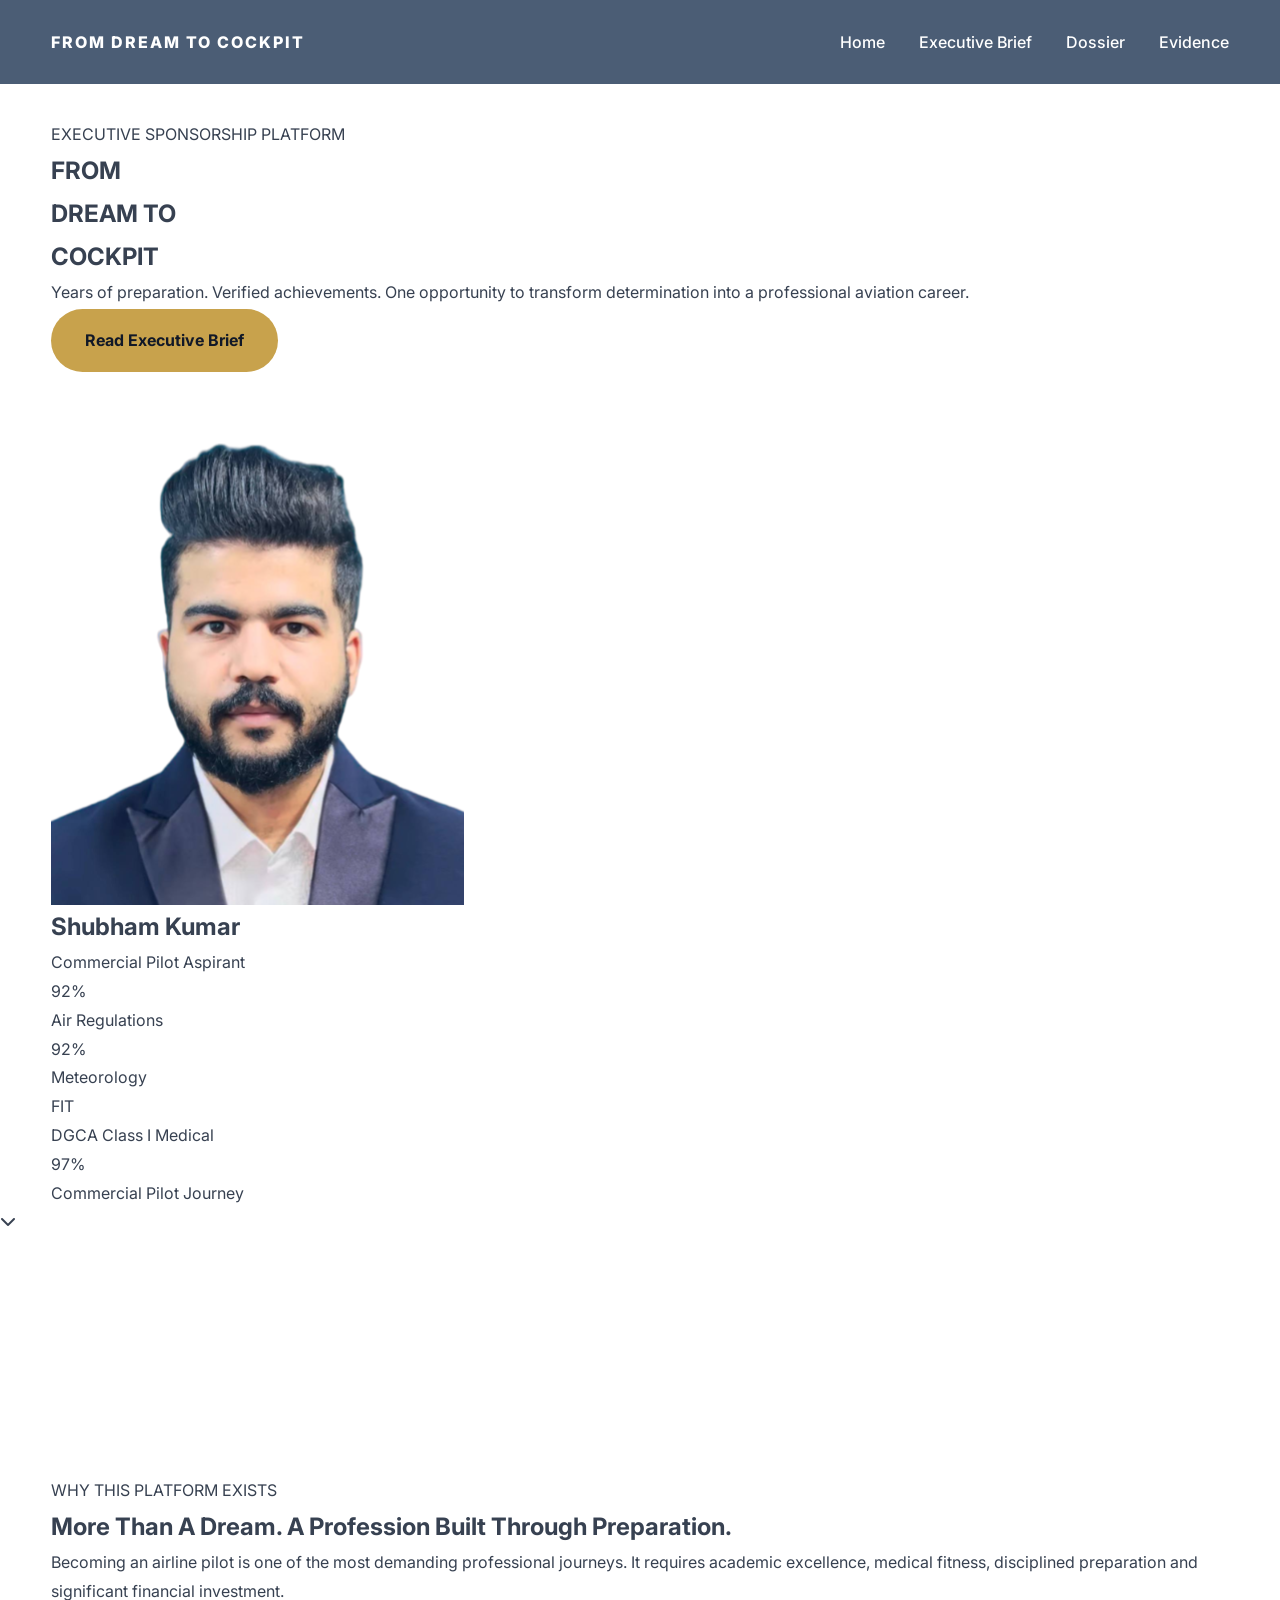
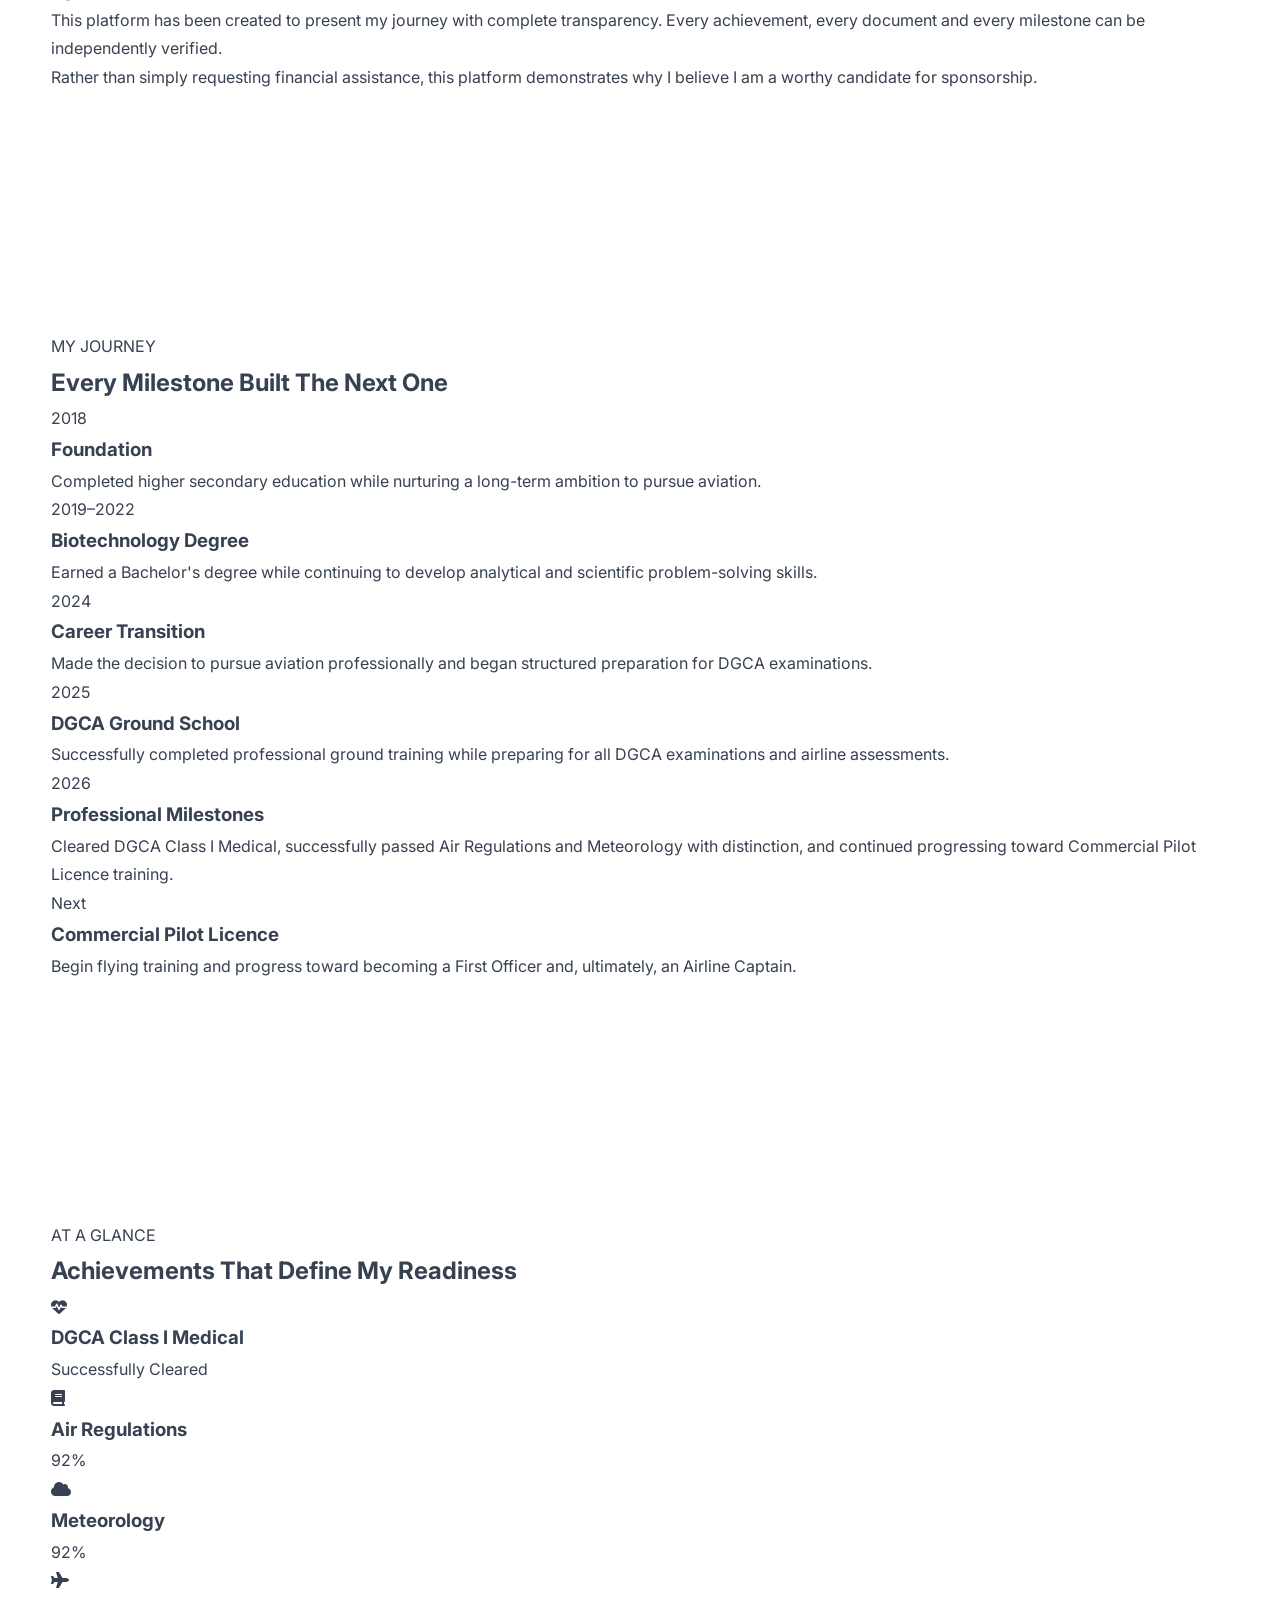
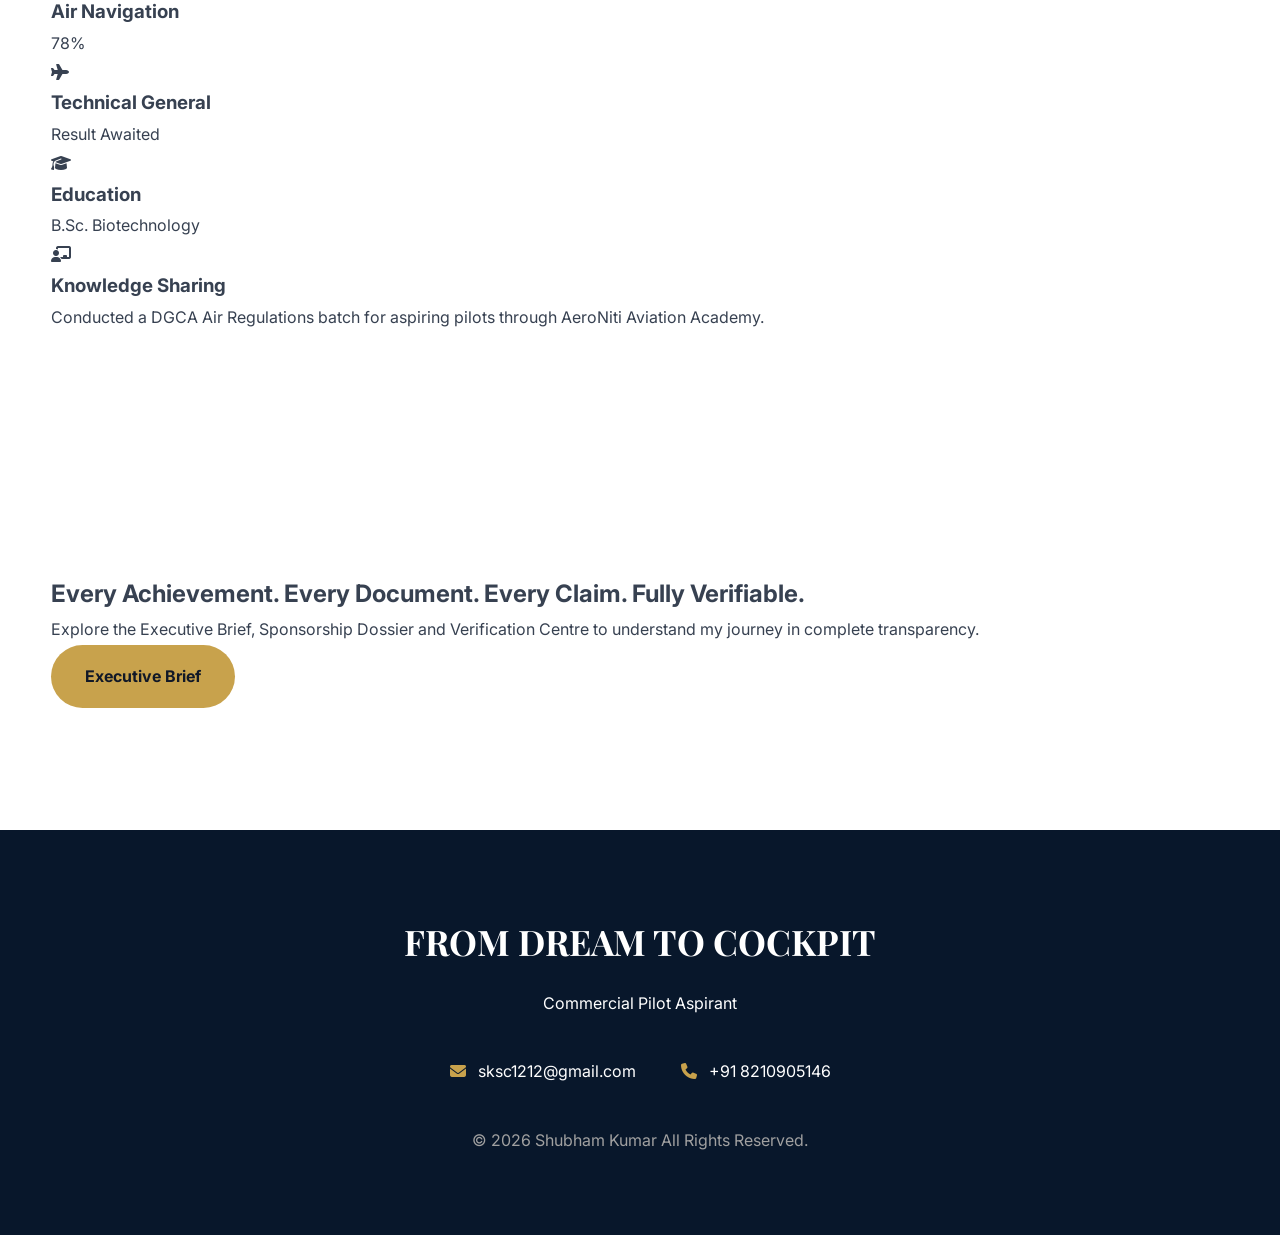
==== index.html @ 01e5f2a6 "Add files via upload" ====
<!DOCTYPE html>
<html lang="en">

<head>

<meta charset="UTF-8">
<meta name="viewport" content="width=device-width, initial-scale=1.0">

<title>From Dream To Cockpit | Shubham Kumar</title>

<meta name="description" content="Official Sponsorship Platform of Shubham Kumar - Commercial Pilot Aspirant">

<link rel="preconnect" href="https://fonts.googleapis.com">

<link rel="preconnect" href="https://fonts.gstatic.com" crossorigin>

<link href="https://fonts.googleapis.com/css2?family=Inter:wght@300;400;500;600;700;800&family=Playfair+Display:wght@600;700;800&display=swap" rel="stylesheet">

<link rel="stylesheet" href="css/style.css">

<link rel="stylesheet"
href="https://cdnjs.cloudflare.com/ajax/libs/font-awesome/6.6.0/css/all.min.css">

</head>

<body>

<!-- ===================================== -->
<!-- NAVIGATION -->
<!-- ===================================== -->

<nav class="navbar">

<div class="container nav-container">

<a href="#" class="logo">

FROM DREAM TO COCKPIT

</a>

<ul class="nav-links">

<li><a href="#">Home</a></li>


<li><a href="executive-brief.html">Executive Brief</a></li>

<li><a href="dossier.html">Dossier</a></li>

<li><a href="evidence.html">Evidence</a></li>


</ul>

<div class="mobile-btn">

<i class="fa-solid fa-bars"></i>

</div>

</div>

</nav>

<!-- ===================================== -->
<!-- HERO -->
<!-- ===================================== -->

<section class="hero">

<div class="hero-overlay"></div>

<div class="container hero-grid">

<div class="hero-left">

<div class="eyebrow">

EXECUTIVE SPONSORSHIP PLATFORM

</div>

<h1>

FROM<br>

DREAM TO<br>

COCKPIT

</h1>

<div class="gold-line"></div>

<p class="hero-text">

Years of preparation.

Verified achievements.

One opportunity to transform determination into a professional aviation career.

</p>

<div class="hero-buttons">

<a href="executive-brief.html" class="btn-primary">

Read Executive Brief

</a>

<a href="#journey" class="btn-secondary">

Explore My Journey

</a>

</div>

</div>

<div class="hero-right">

<div class="hero-card">

<div class="profile-image">

<img src="images/profile.jpg" alt="Shubham Kumar">

</div>

<h2>

Shubham Kumar

</h2>

<div class="designation">

Commercial Pilot Aspirant

</div>

<div class="hero-divider"></div>

<div class="hero-stats">

<div class="hero-stat">

<div class="number">

92%

</div>

<div class="label">

Air Regulations

</div>

</div>

<div class="hero-stat">

<div class="number">

92%

</div>

<div class="label">

Meteorology

</div>

</div>

<div class="hero-stat">

<div class="number">

FIT

</div>

<div class="label">

DGCA Class I Medical

</div>

</div>

<div class="hero-stat">

<div class="number">

2026

</div>

<div class="label">

Commercial Pilot Journey

</div>

</div>

</div>

</div>

</div>

</div>

<div class="scroll-down">

<i class="fa-solid fa-chevron-down"></i>

</div>

</section>

<!-- ===================================== -->
<!-- WHY THIS PLATFORM -->
<!-- ===================================== -->

<section class="intro">

<div class="container">

<div class="section-heading">

<span>

WHY THIS PLATFORM EXISTS

</span>

<h2>

More Than A Dream.

A Profession Built Through Preparation.

</h2>

</div>

<div class="intro-box">

<p>

Becoming an airline pilot is one of the most demanding professional journeys.

It requires academic excellence, medical fitness, disciplined preparation and significant financial investment.

</p>

<p>

This platform has been created to present my journey with complete transparency.

Every achievement, every document and every milestone can be independently verified.

</p>

<p>

Rather than simply requesting financial assistance, this platform demonstrates why I believe I am a worthy candidate for sponsorship.

</p>

</div>

</div>

</section>

<!-- ===================================== -->
<!-- JOURNEY -->
<!-- ===================================== -->

<section id="journey" class="journey">

<div class="container">

<div class="section-heading">

<span>

MY JOURNEY

</span>

<h2>

Every Milestone Built The Next One

</h2>

</div>

<div class="timeline">

<div class="timeline-item">

<div class="timeline-year">

2018

</div>

<div class="timeline-content">

<h3>

Foundation

</h3>

<p>

Completed higher secondary education while nurturing a long-term ambition to pursue aviation.

</p>

</div>

</div>

<div class="timeline-item">

<div class="timeline-year">

2019–2022

</div>

<div class="timeline-content">

<h3>

Biotechnology Degree

</h3>

<p>

Earned a Bachelor's degree while continuing to develop analytical and scientific problem-solving skills.

</p>

</div>

</div>

<div class="timeline-item">

<div class="timeline-year">

2024

</div>

<div class="timeline-content">

<h3>

Career Transition

</h3>

<p>

Made the decision to pursue aviation professionally and began structured preparation for DGCA examinations.

</p>

</div>

</div>
<div class="timeline-item">

<div class="timeline-year">

2025

</div>

<div class="timeline-content">

<h3>

DGCA Ground School

</h3>

<p>

Successfully completed professional ground training while preparing for all DGCA examinations and airline assessments.

</p>

</div>

</div>

<div class="timeline-item">

<div class="timeline-year">

2026

</div>

<div class="timeline-content">

<h3>

Professional Milestones

</h3>

<p>

Cleared DGCA Class I Medical, successfully passed Air Regulations and Meteorology with distinction, and continued progressing toward Commercial Pilot Licence training.

</p>

</div>

</div>

<div class="timeline-item">

<div class="timeline-year">

Next

</div>

<div class="timeline-content">

<h3>

Commercial Pilot Licence

</h3>

<p>

Begin flying training and progress toward becoming a First Officer and, ultimately, an Airline Captain.

</p>

</div>

</div>

</div>

</div>

</section>

<!-- ===================================== -->
<!-- ACHIEVEMENTS -->
<!-- ===================================== -->

<section class="achievements">

<div class="container">

<div class="section-heading">

<span>

AT A GLANCE

</span>

<h2>

Achievements That Define My Readiness

</h2>

</div>

<div class="achievement-grid">

<div class="achievement-card">

<div class="icon">

<i class="fa-solid fa-heart-pulse"></i>

</div>

<h3>

DGCA Class I Medical

</h3>

<p>

Successfully Cleared

</p>

</div>

<div class="achievement-card">

<div class="icon">

<i class="fa-solid fa-book"></i>

</div>

<h3>

Air Regulations

</h3>

<p>

92%

</p>

</div>

<div class="achievement-card">

<div class="icon">

<i class="fa-solid fa-cloud"></i>

</div>

<h3>

Meteorology

</h3>

<p>

92%

</p>

</div>

<div class="achievement-card">

<div class="icon">

<i class="fa-solid fa-plane"></i>

</div>

<h3>

Air Navigation

</h3>

<p>

78%

</p>

</div>

<div class="achievement-card">

<div class="icon">

<i class="fa-solid fa-plane"></i>

</div>

<h3>

Technical General

</h3>

<p>

Result Awaited

</p>

</div>

<div class="achievement-card">

<div class="icon">

<i class="fa-solid fa-graduation-cap"></i>

</div>

<h3>

Education

</h3>

<p>

B.Sc. Biotechnology

</p>

</div>

<div class="achievement-card">

<div class="icon">

<i class="fa-solid fa-chalkboard-user"></i>

</div>

<h3>

Knowledge Sharing

</h3>

<p>

Conducted a DGCA Air Regulations batch for aspiring pilots through AeroNiti Aviation Academy.

</p>

</div>   <!-- closes Knowledge Sharing -->

</div>   <!-- closes achievement-grid -->

</div>   <!-- closes container -->

</section>

<!-- ===================================== -->
<!-- CALL TO ACTION -->
<!-- ===================================== -->

<section class="cta">

<div class="container">

<h2>

Every Achievement.

Every Document.

Every Claim.

Fully Verifiable.

</h2>

<p>

Explore the Executive Brief, Sponsorship Dossier and Verification Centre to understand my journey in complete transparency.

</p>

<div class="cta-buttons">

<a href="executive-brief.html" class="btn-primary">

Executive Brief

</a>

<a href="dossier.html" class="btn-secondary">

Read Full Dossier

</a>

</div>

</div>

</section>

<!-- ===================================== -->
<!-- FOOTER -->
<!-- ===================================== -->

<footer>

<div class="container footer-content">

<h2>

FROM DREAM TO COCKPIT

</h2>

<p>

Commercial Pilot Aspirant

</p>

<div class="footer-contact">

<p>

<i class="fa-solid fa-envelope"></i>

&nbsp;

sksc1212@gmail.com

</p>

<p>

<i class="fa-solid fa-phone"></i>

&nbsp;

+91 8210905146

</p>

</div>

<p class="copyright">

© 2026 Shubham Kumar

All Rights Reserved.

</p>

</div>

</footer>

<script src="js/script.js"></script>
</body>

</html>
---- css/style.css ----
/* ==========================================================
FROM DREAM TO COCKPIT
MASTER STYLESHEET
Version 2.0
========================================================== */

:root{
--navy:#0F2747;
--gold:#C8A24C;
--white:#ffffff;
--light:#F8F9FB;
--text:#374151;
--muted:#6B7280;
--border:#E5E7EB;
--shadow:0 20px 50px rgba(0,0,0,.08);
--radius:22px;
--transition:.35s ease;
--container:1220px;
}

*{margin:0;padding:0;box-sizing:border-box;}
html{scroll-behavior:smooth;scroll-padding-top:90px;}
body{
font-family:'Inter',sans-serif;
background:var(--white);
color:var(--text);
line-height:1.8;
overflow-x:hidden;
-webkit-font-smoothing:antialiased;
}
img{max-width:100%;display:block;}
a{text-decoration:none;color:inherit;}
.container{width:min(92%,var(--container));margin:auto;}
section{padding:120px 0;}
::selection{background:var(--gold);color:#fff;}

/* NAVIGATION */
.navbar{
position:fixed;top:0;left:0;right:0;z-index:999;
background:rgba(15,39,71,.85);
backdrop-filter:blur(16px);
}
.nav-container{
height:84px;display:flex;justify-content:space-between;align-items:center;
}
.logo{font-size:1rem;font-weight:800;letter-spacing:2px;color:#fff;}
.nav-links{display:flex;gap:34px;list-style:none;}
.nav-links a{
color:#fff;font-weight:500;position:relative;transition:.3s;
}
.nav-links a:hover,
.nav-links a.active{color:var(--gold);}
.nav-links a::after{
content:"";position:absolute;left:0;bottom:-8px;width:0;height:2px;
background:var(--gold);transition:.3s;
}
.nav-links a:hover::after,
.nav-links a.active::after{width:100%;}
.mobile-btn{display:none;color:#fff;font-size:1.5rem;}

/* Buttons */
.btn-primary{
background:var(--gold);
color:#111827;
padding:17px 34px;
border-radius:999px;
font-weight:700;
display:inline-block;
}
.btn-secondary{
padding:17px 34px;
border-radius:999px;
border:2px solid rgba(255,255,255,.7);
color:#fff;
display:inline-block;
}

/* Footer */
footer{
background:#08172B;
padding:80px 0;
color:#fff;
}
.footer-content{text-align:center;}
.footer-content h2{
font-family:'Playfair Display',serif;
font-size:2.2rem;
margin-bottom:15px;
}
.footer-contact{
display:flex;
justify-content:center;
gap:45px;
flex-wrap:wrap;
margin:40px 0;
}
.footer-contact i{color:var(--gold);}
.copyright{color:#A0A0A0;}

/* ==========================================================
EXECUTIVE BRIEF
========================================================== */

.brief-page{
padding-top:110px;
padding-bottom:80px;
background:#F7F8FB;
}

.brief-header{
text-align:center;
margin-bottom:70px;
}

.brief-top-line{
width:90px;
height:4px;
background:var(--gold);
margin:0 auto 25px;
border-radius:50px;
}

.brief-eyebrow{
color:var(--gold);
font-size:.85rem;
font-weight:700;
letter-spacing:3px;
text-transform:uppercase;
margin-bottom:18px;
}

.brief-header h1{
font-family:'Playfair Display',serif;
font-size:3.3rem;
line-height:1.2;
color:var(--navy);
margin-bottom:22px;
}

.brief-subtitle{
max-width:900px;
margin:auto;
font-size:1.12rem;
color:#555;
line-height:1.9;
}

.brief-hero{
margin-bottom:70px;
}

.brief-hero-grid{
display:grid;
grid-template-columns:1.3fr .9fr;
gap:60px;
align-items:center;
}

.brief-left h2{
font-size:4rem;
color:var(--navy);
margin-bottom:15px;
}

.brief-left p{
font-size:1.3rem;
color:#666;
}

.brief-left span{
margin:0 15px;
color:var(--gold);
}

.brief-right{
display:flex;
flex-direction:column;
gap:20px;
}

.brief-badge{
background:#fff;
padding:26px 32px;
border-radius:18px;
border-left:5px solid var(--gold);
box-shadow:0 12px 35px rgba(0,0,0,.08);
}

.brief-badge strong{
display:block;
font-size:1.05rem;
color:var(--navy);
margin-bottom:8px;
}

.brief-badge span{
font-size:1.2rem;
font-weight:700;
color:var(--gold);
}

.brief-quote{
margin:80px 0;
}

.brief-quote .container{
background:var(--navy);
padding:55px;
border-radius:22px;
text-align:center;
}

.brief-quote p{
color:#fff;
font-size:1.35rem;
line-height:1.9;
}

.brief-quote strong{
display:block;
margin-top:12px;
font-size:1.55rem;
color:#FFD45E;
}

.brief-content .container{
max-width:1400px;
background:#fff;
padding:65px;
border-radius:22px;
box-shadow:0 12px 40px rgba(0,0,0,.06);
}

.brief-content h3{
font-size:2.2rem;
color:var(--navy);
margin-bottom:30px;
}

.brief-content p{
font-size:1.12rem;
line-height:2;
margin-bottom:24px;
}

.brief-content strong{
color:var(--navy);
}

@media(max-width:900px){
.nav-links{display:none;}
.mobile-btn{display:block;}
.brief-hero-grid{grid-template-columns:1fr;}
.brief-left{text-align:center;}
.brief-left h2{font-size:3rem;}
.brief-header h1{font-size:2.4rem;}
.brief-content .container{padding:35px;}
.footer-contact{flex-direction:column;gap:16px;}
}
/* ==========================================================
   DOSSIER PAGE
========================================================== */

.dossier-page{
    padding-top:110px;
    background:#f7f8fb;
}

.dossier-hero{
    padding:80px 0 60px;
    text-align:center;
}

.dossier-top-line{
    width:90px;
    height:4px;
    margin:0 auto 24px;
    background:var(--gold);
    border-radius:20px;
}

.dossier-eyebrow{
    color:var(--gold);
    font-size:.85rem;
    letter-spacing:3px;
    font-weight:700;
    margin-bottom:18px;
}

.dossier-hero h1{
    font-family:"Playfair Display",serif;
    color:var(--navy);
    font-size:3.3rem;
    margin-bottom:20px;
}

.dossier-subtitle{
    max-width:900px;
    margin:0 auto;
    color:#666;
    font-size:1.15rem;
    line-height:1.8;
}

.dossier-buttons{
    margin-top:40px;
    display:flex;
    justify-content:center;
    gap:20px;
    flex-wrap:wrap;
}

.viewer-card{

    background:#fff;

    border-radius:24px;

    padding:22px;

    box-shadow:0 20px 55px rgba(0,0,0,.10);

}

.viewer-card iframe{

    width:100%;

    height:900px;

    border:none;

    border-radius:18px;

    background:white;

}

.dossier-viewer-section{

    padding-bottom:90px;

}

@media(max-width:900px){

.dossier-hero h1{

font-size:2.4rem;

}

.viewer-card iframe{

height:650px;

}

}
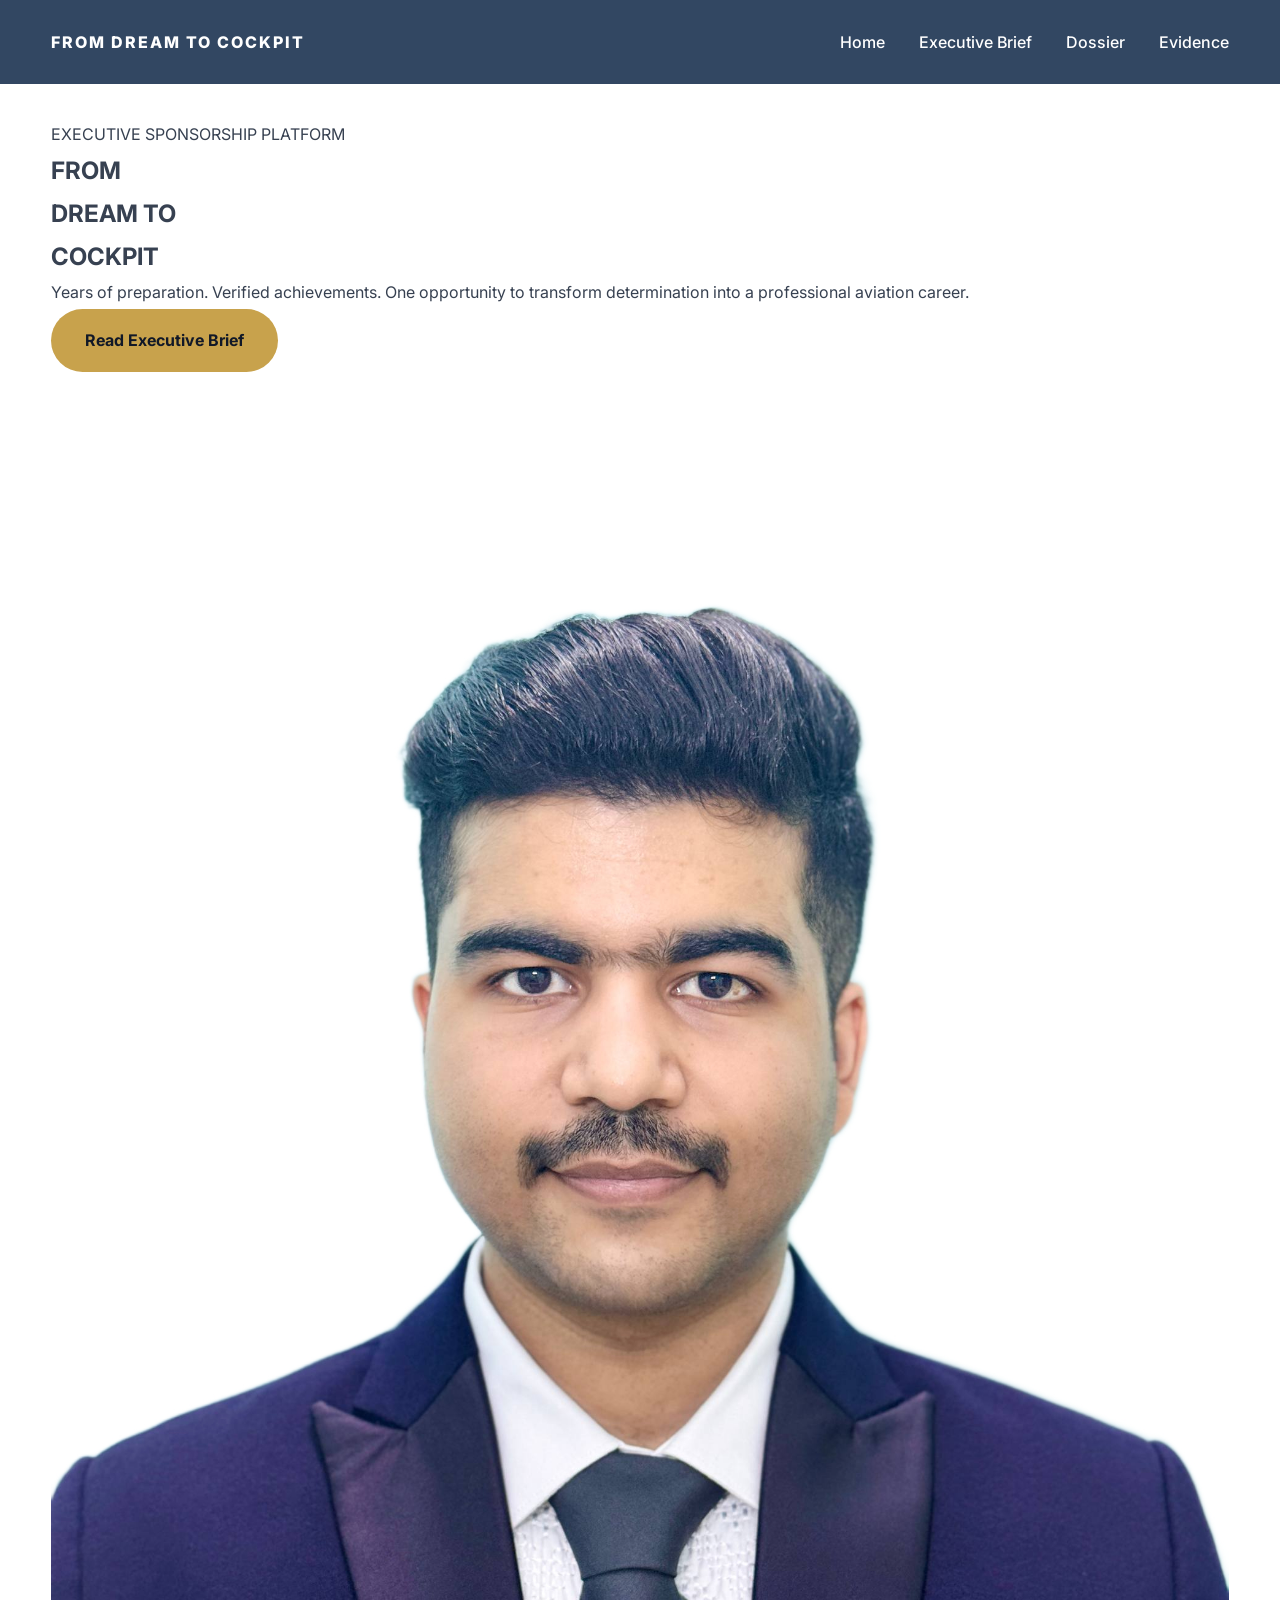
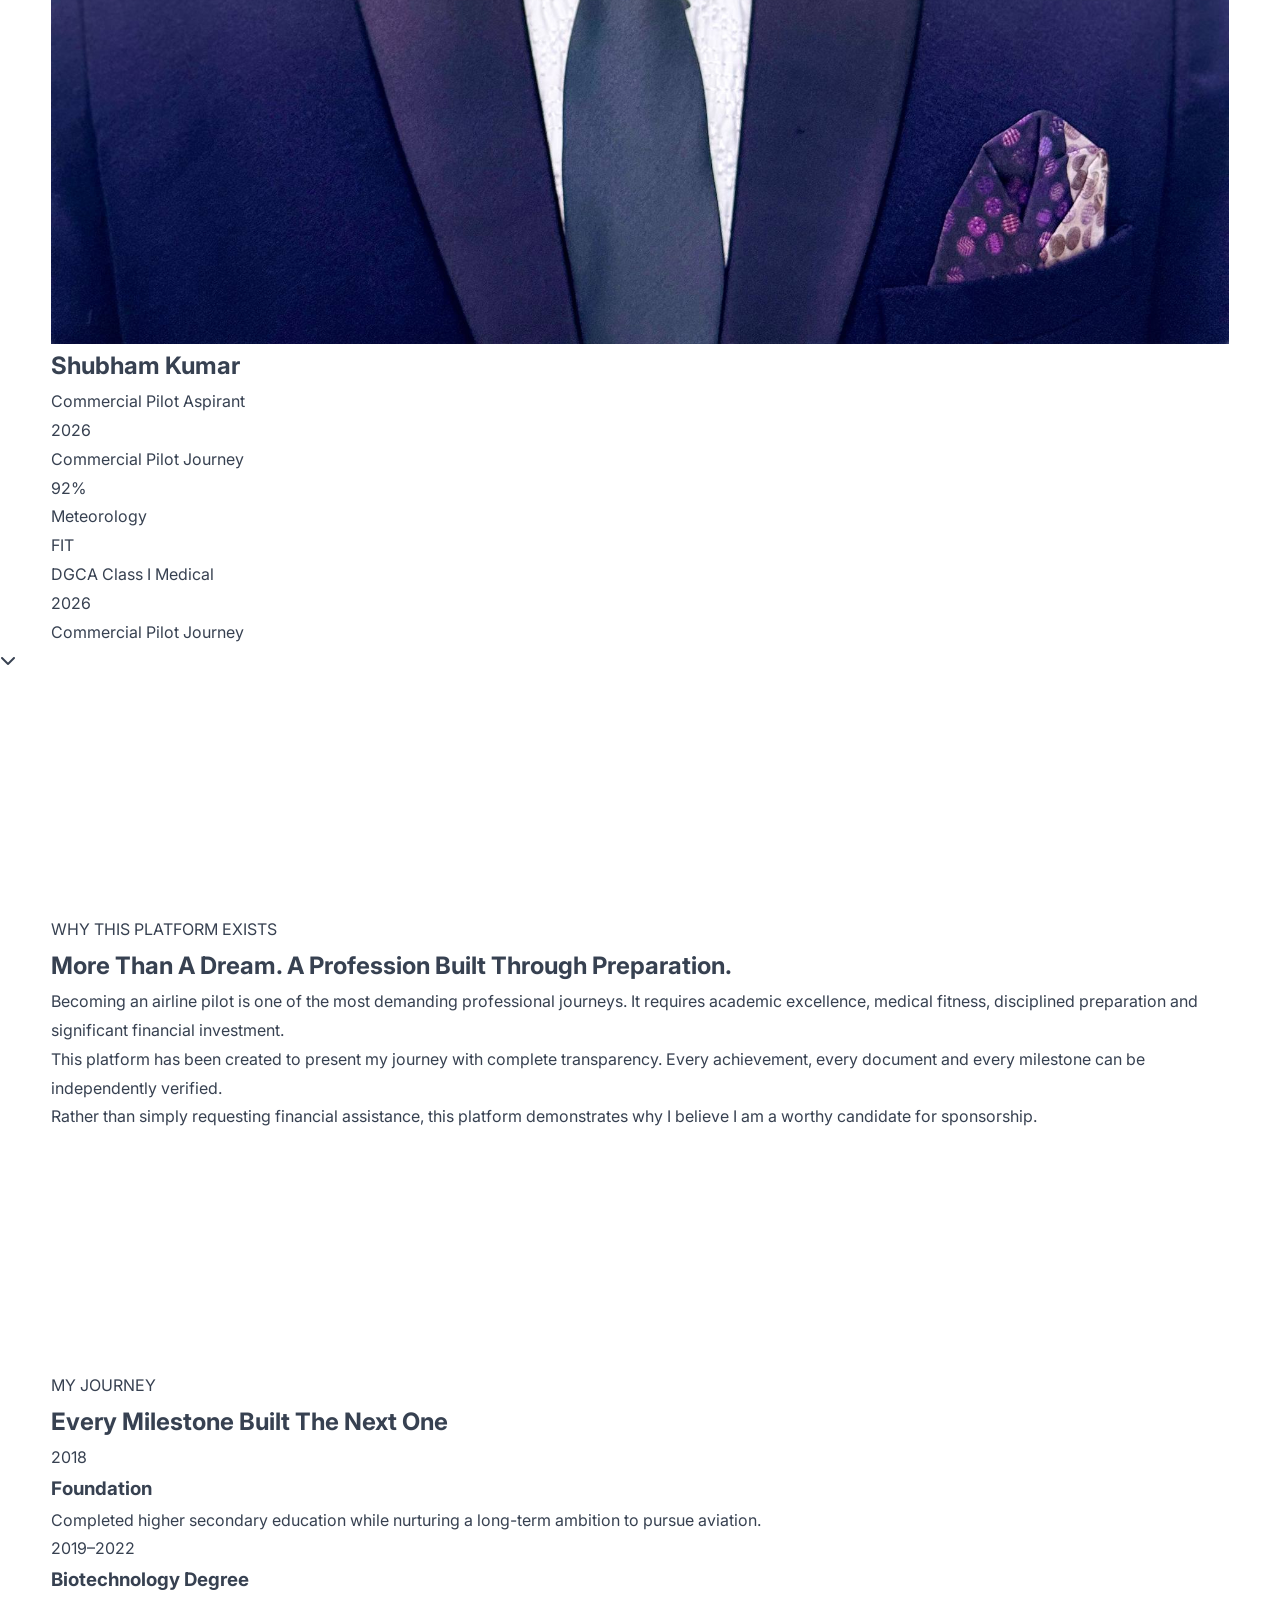
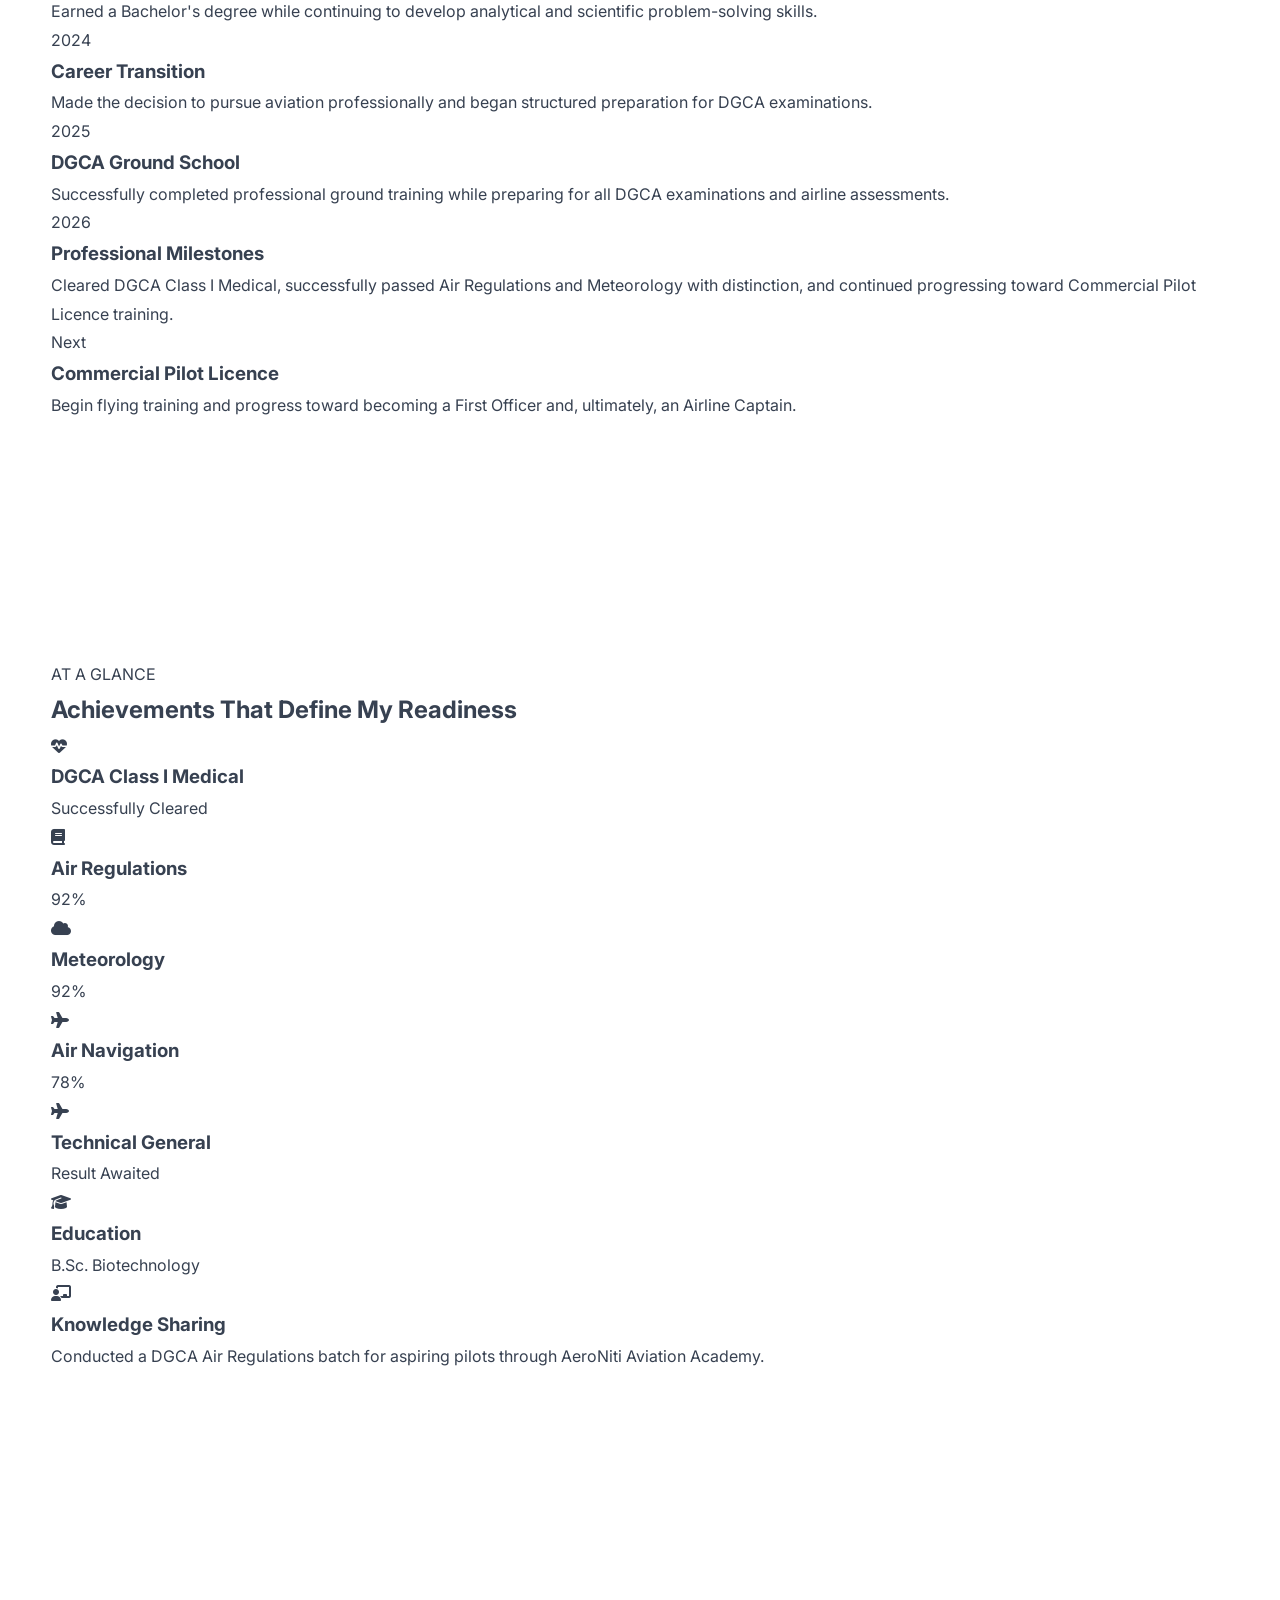
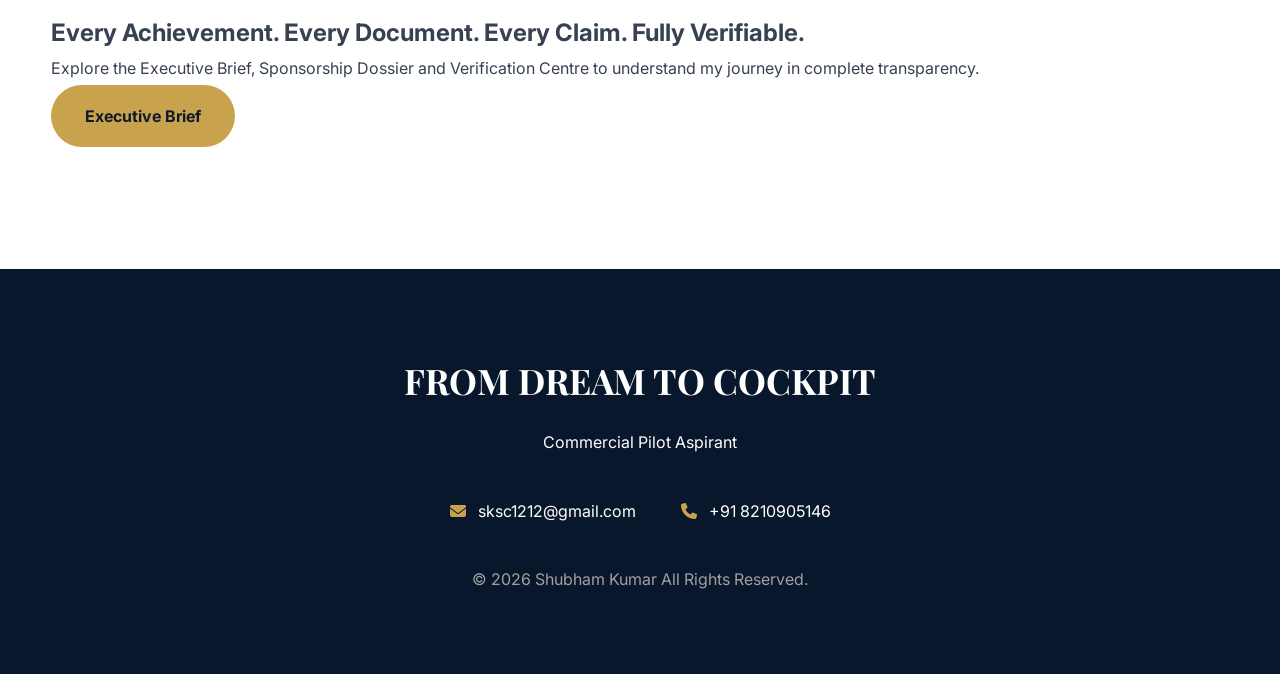
==== commit 5e987d14: "Update index.html" ====
--- a/index.html
+++ b/index.html
@@ -149,17 +149,13 @@
 
 <div class="hero-stat">
 
-<div class="number">
-
-92%
-
-</div>
-
-<div class="label">
-
-Air Regulations
-
-</div>
+    <div class="year">
+        2026
+    </div>
+
+    <div class="label">
+        Commercial Pilot Journey
+    </div>
 
 </div>
 
--- a/css/style.css
+++ b/css/style.css
@@ -248,8 +248,29 @@
 }
 
 @media(max-width:900px){
-.nav-links{display:none;}
-.mobile-btn{display:block;}
+
+.nav-links{
+    display:none;
+    position:absolute;
+    top:84px;
+    left:0;
+    width:100%;
+    background:#0F2747;
+    flex-direction:column;
+    gap:20px;
+    padding:20px 0;
+    text-align:center;
+    box-shadow:0 10px 25px rgba(0,0,0,.2);
+}
+
+.nav-links.show{
+    display:flex;
+}
+
+.mobile-btn{
+    display:block;
+    cursor:pointer;
+}
 .brief-hero-grid{grid-template-columns:1fr;}
 .brief-left{text-align:center;}
 .brief-left h2{font-size:3rem;}
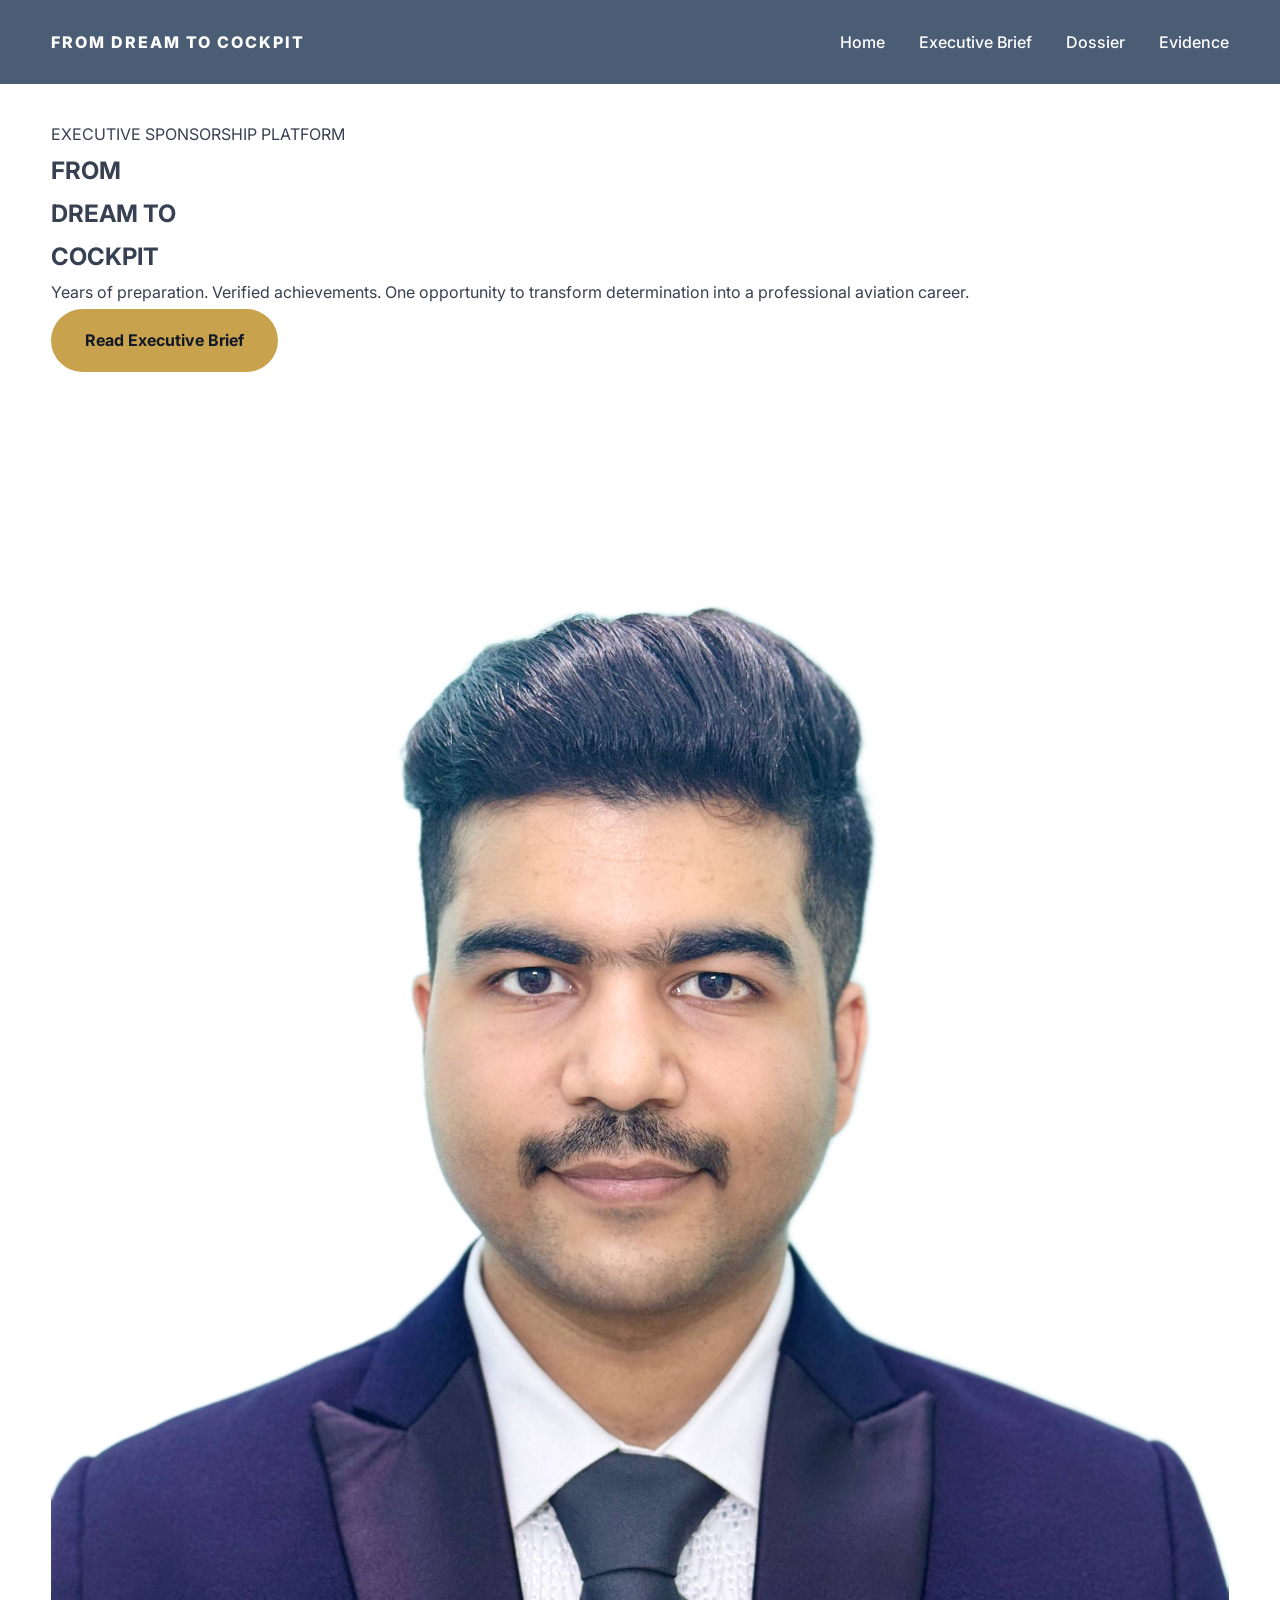
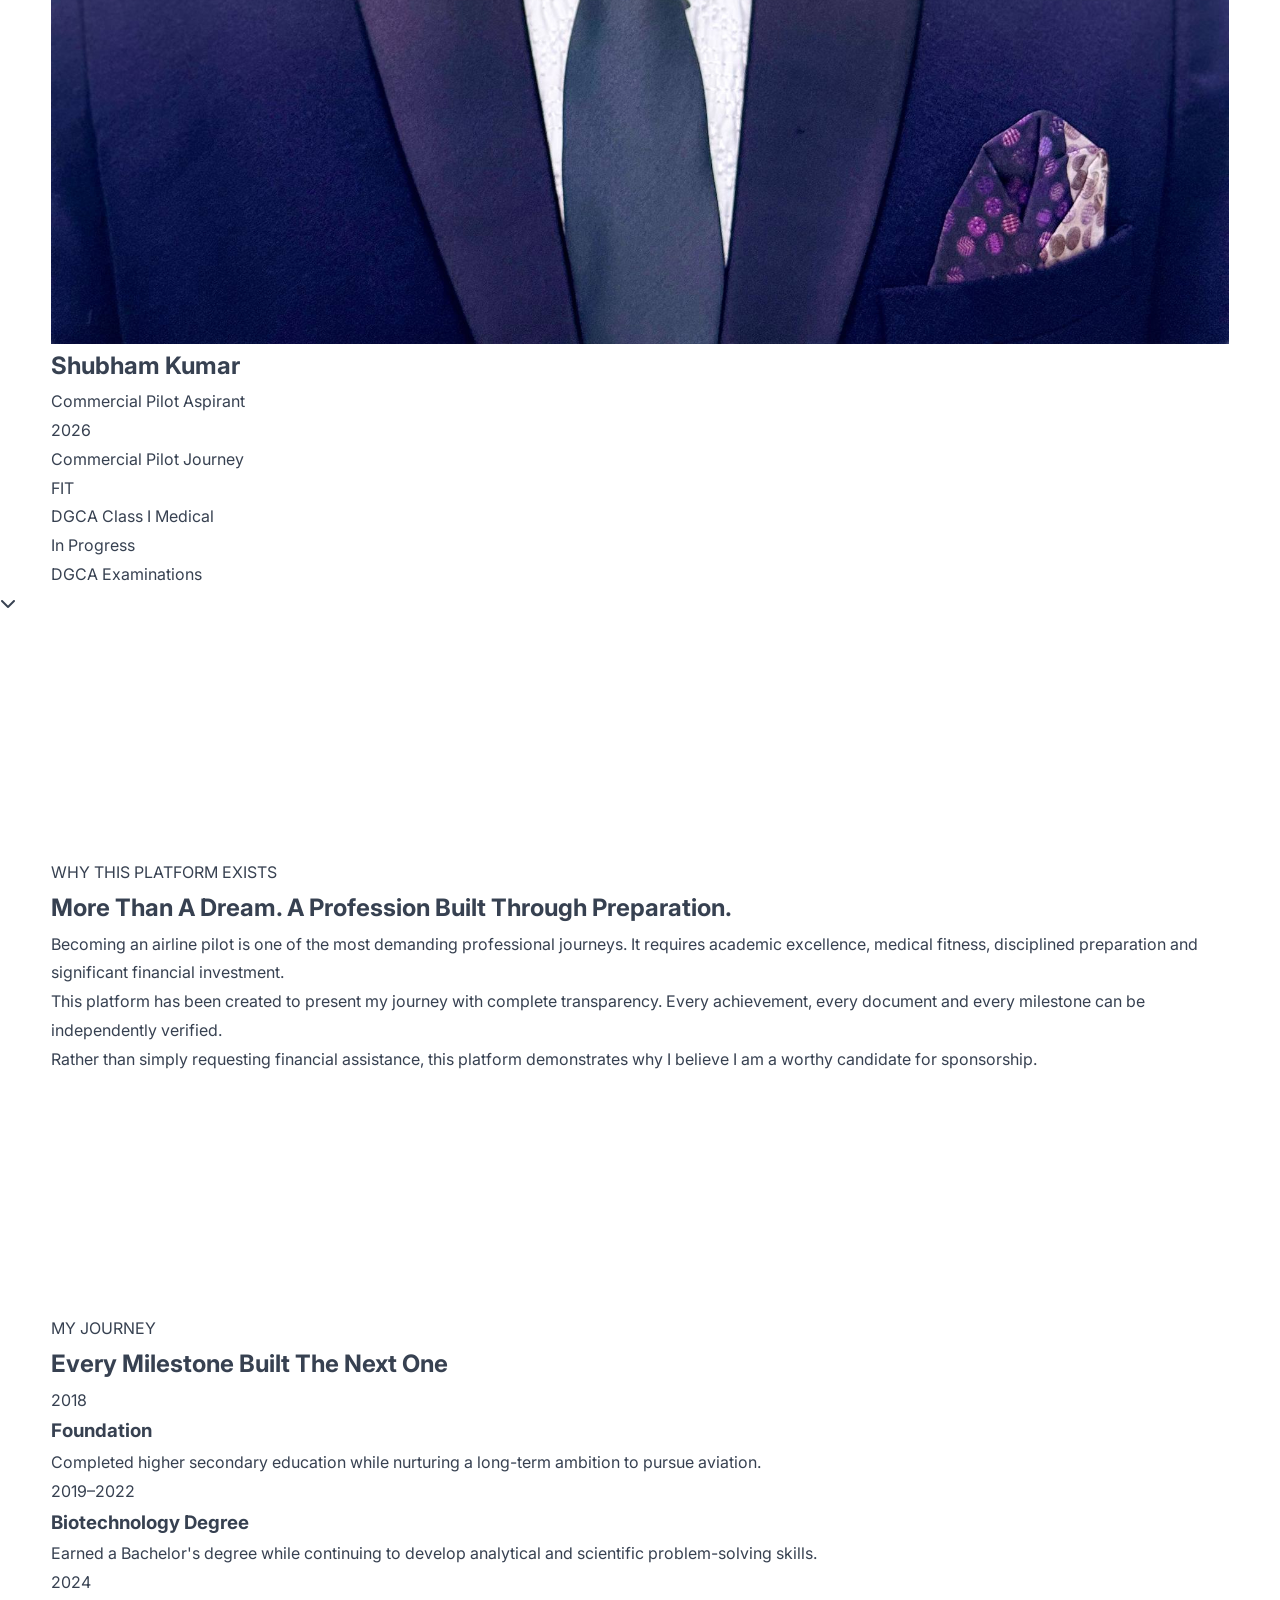
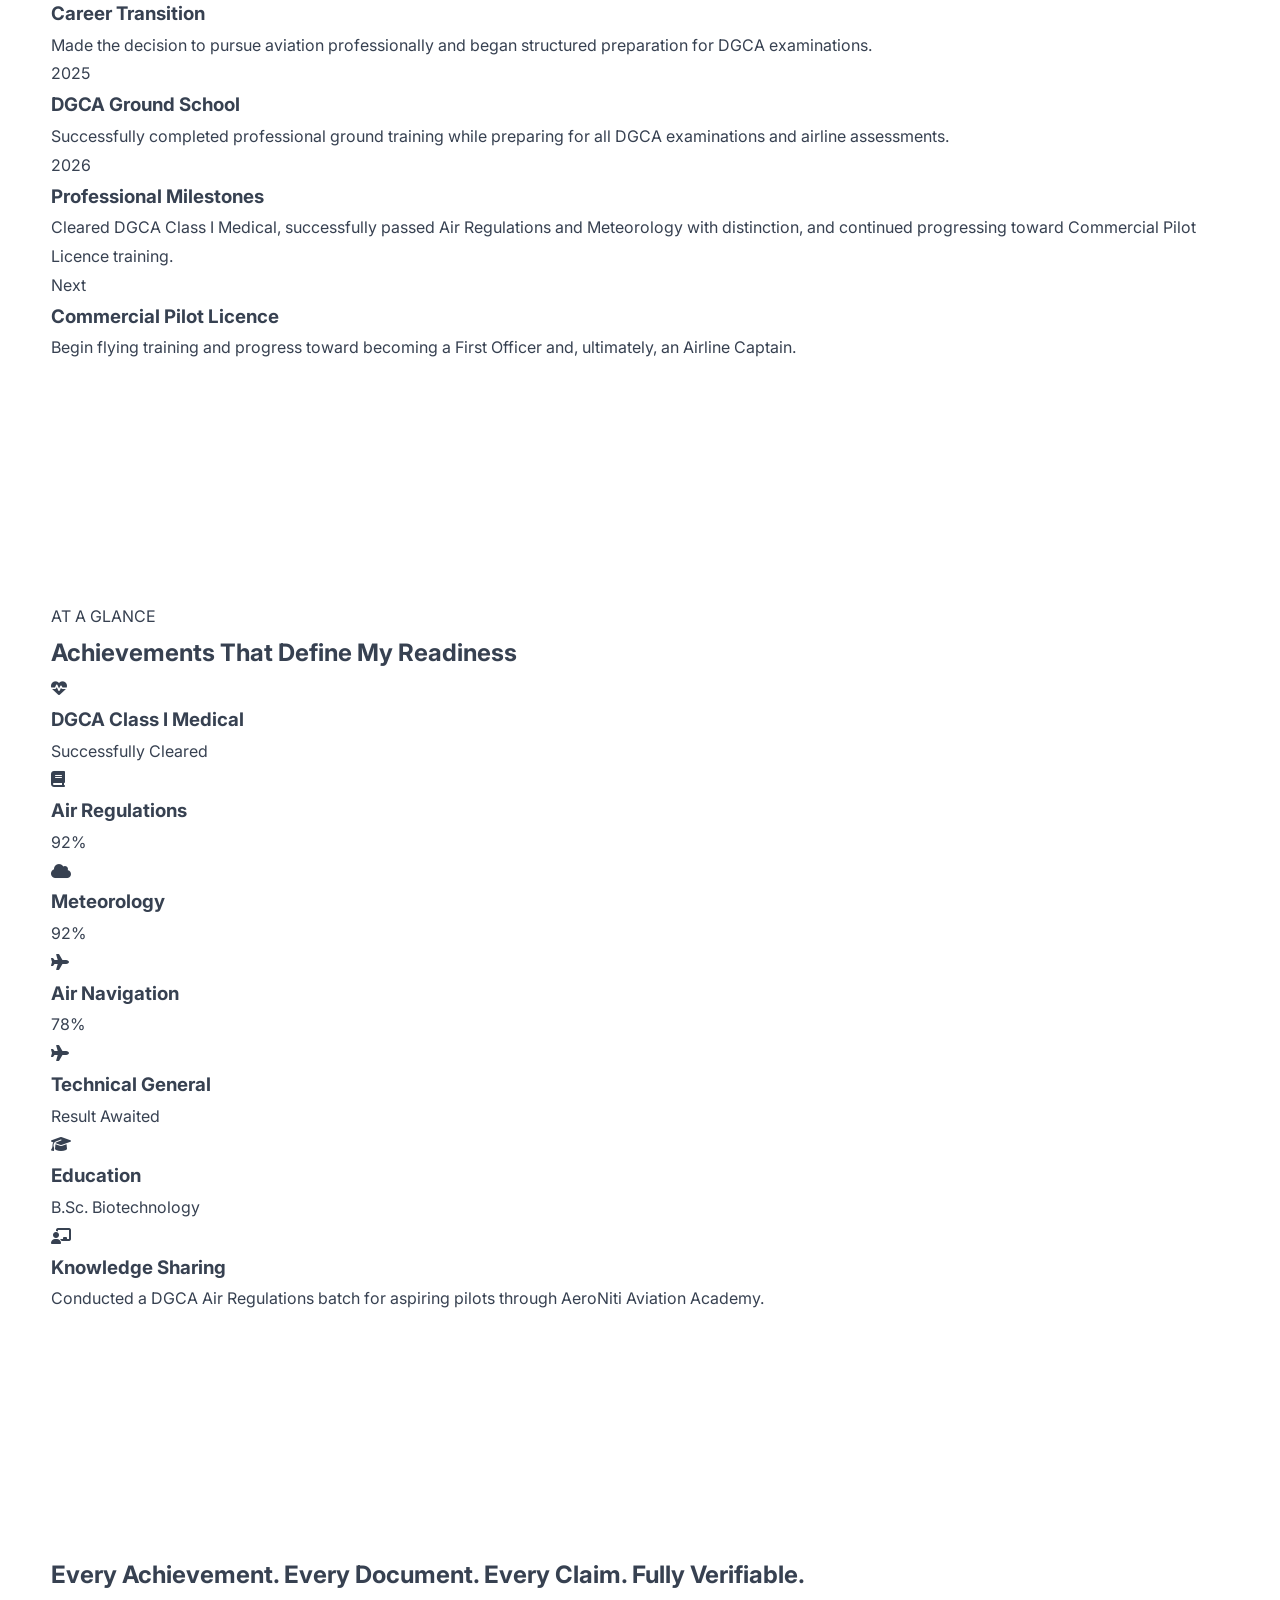
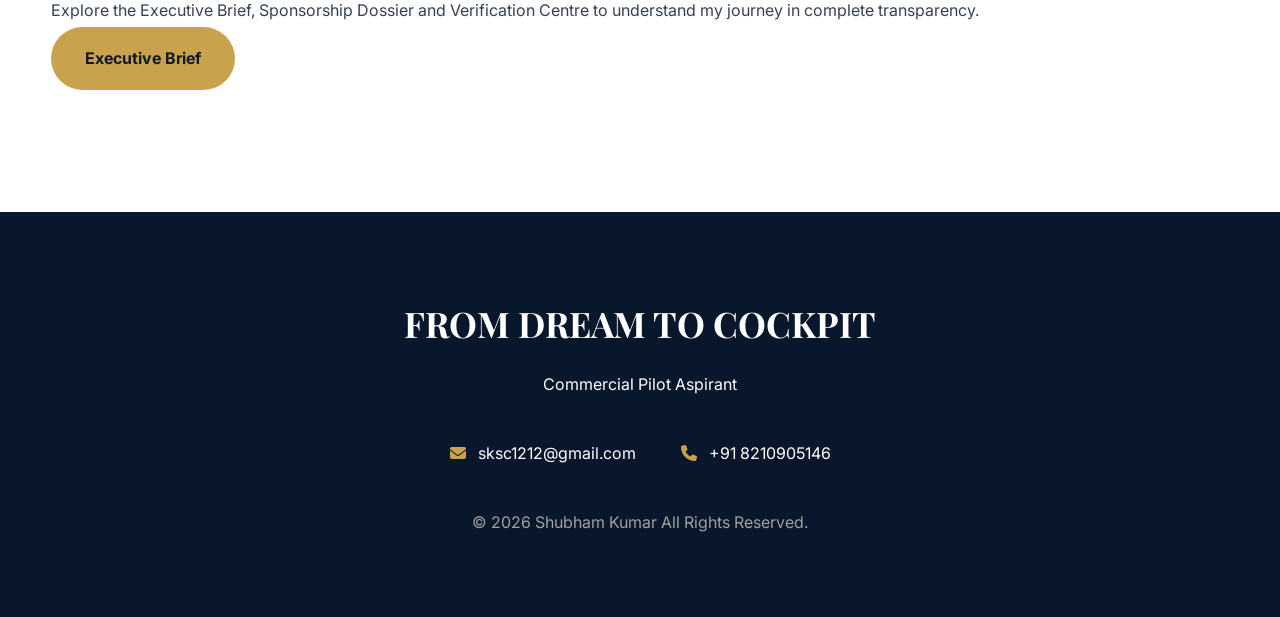
==== commit bd589484: "Update index.html" ====
--- a/index.html
+++ b/index.html
@@ -147,67 +147,24 @@
 
 <div class="hero-stats">
 
-<div class="hero-stat">
-
-    <div class="year">
-        2026
+    <div class="hero-stat">
+        <div class="number">2026</div>
+        <div class="label">Commercial Pilot Journey</div>
     </div>
 
-    <div class="label">
-        Commercial Pilot Journey
+    <div class="hero-stat">
+        <div class="number">FIT</div>
+        <div class="label">DGCA Class I Medical</div>
     </div>
 
-</div>
-
-<div class="hero-stat">
-
-<div class="number">
-
-92%
-
-</div>
-
-<div class="label">
-
-Meteorology
-
-</div>
-
-</div>
-
-<div class="hero-stat">
-
-<div class="number">
-
-FIT
-
-</div>
-
-<div class="label">
-
-DGCA Class I Medical
-
-</div>
-
-</div>
-
-<div class="hero-stat">
-
-<div class="number">
-
-2026
-
-</div>
-
-<div class="label">
-
-Commercial Pilot Journey
-
-</div>
-
-</div>
-
-</div>
+    <div class="hero-stat">
+        <div class="number">In Progress</div>
+        <div class="label">DGCA Examinations</div>
+    </div>
+
+</div>
+
+
 
 </div>
 
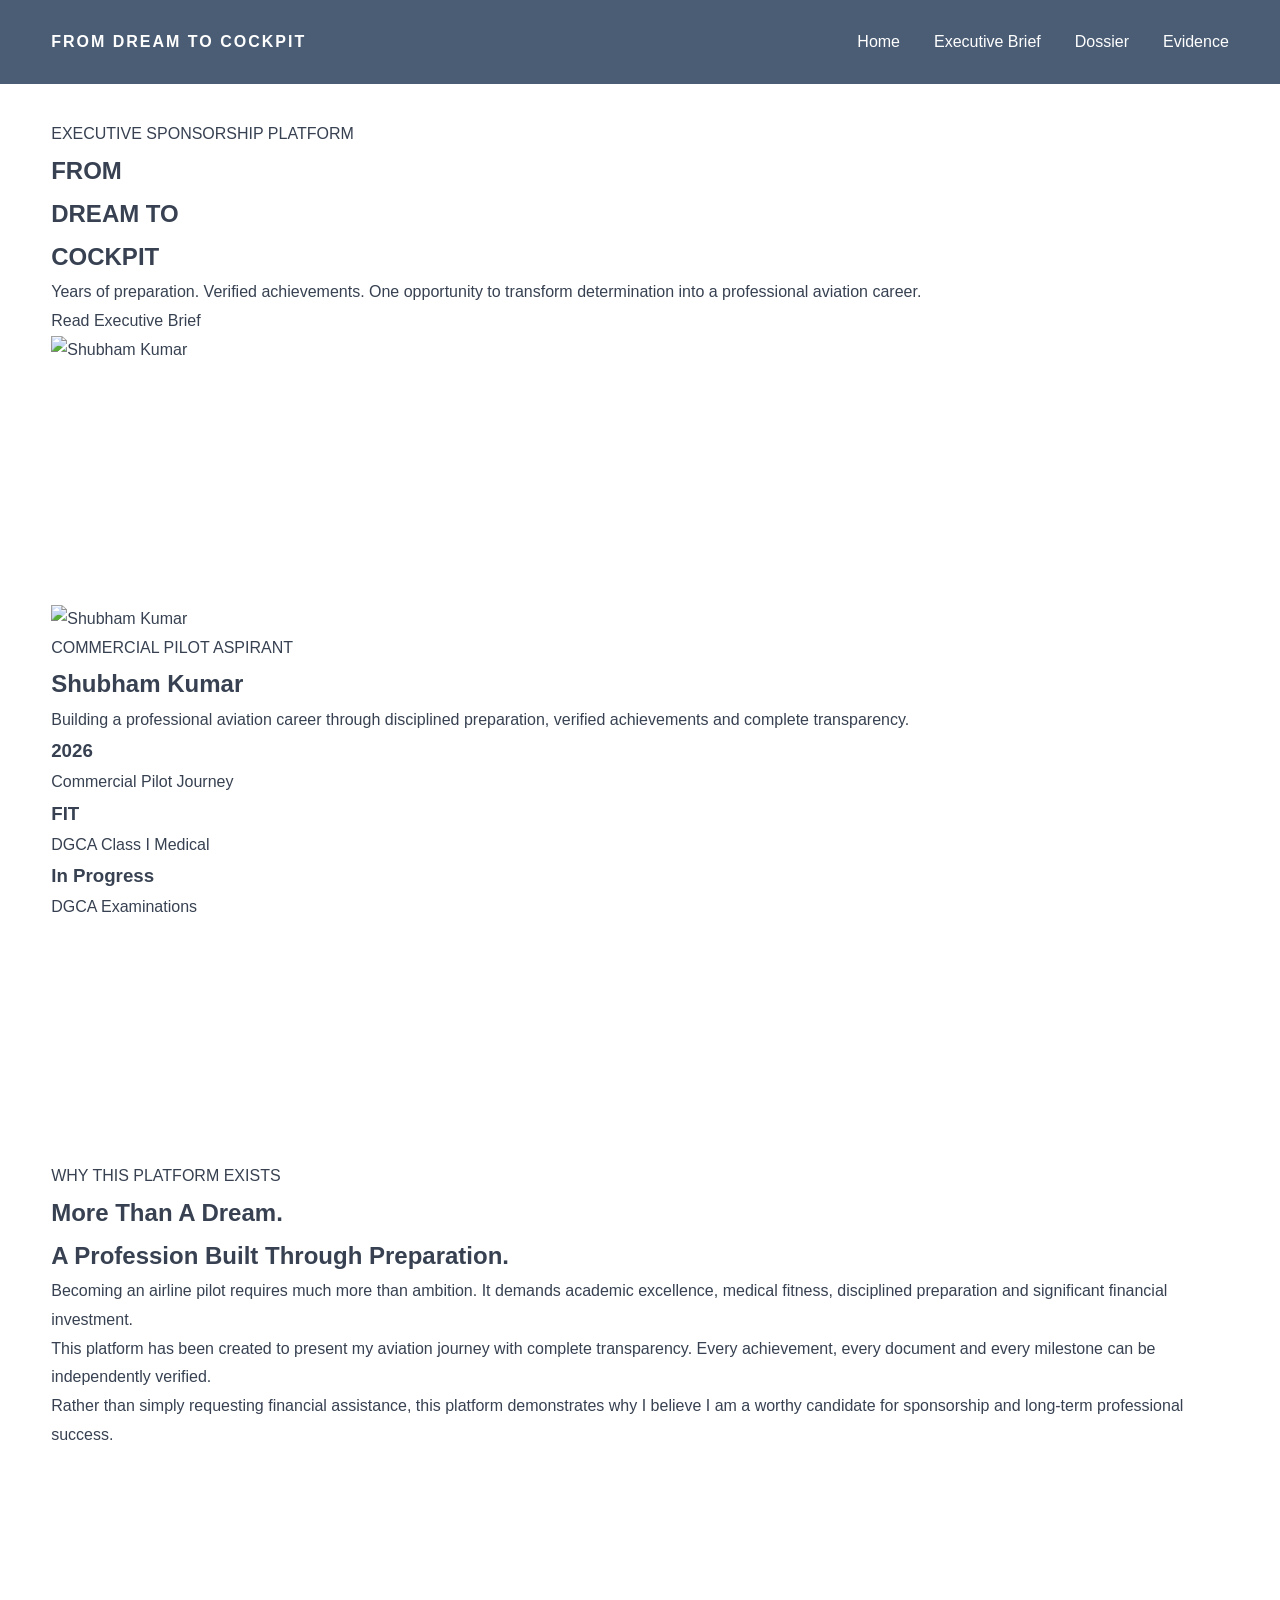
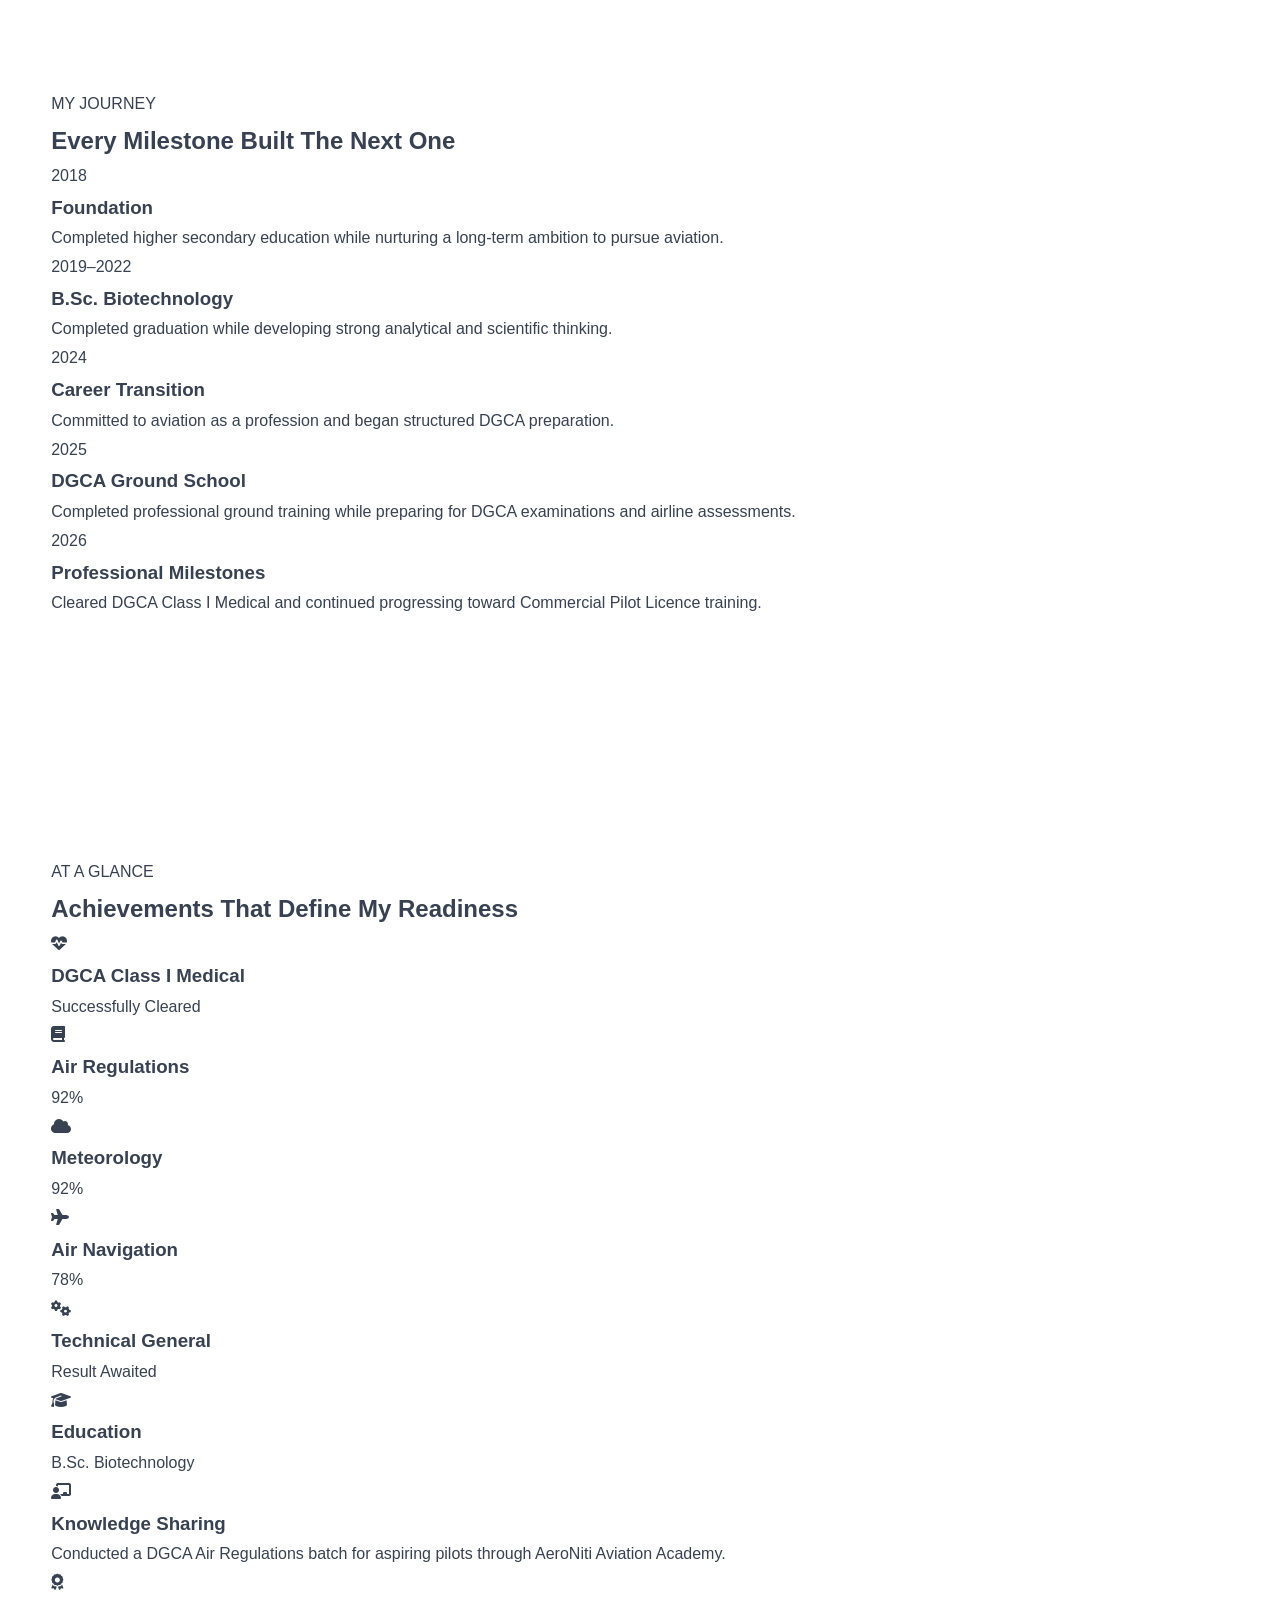
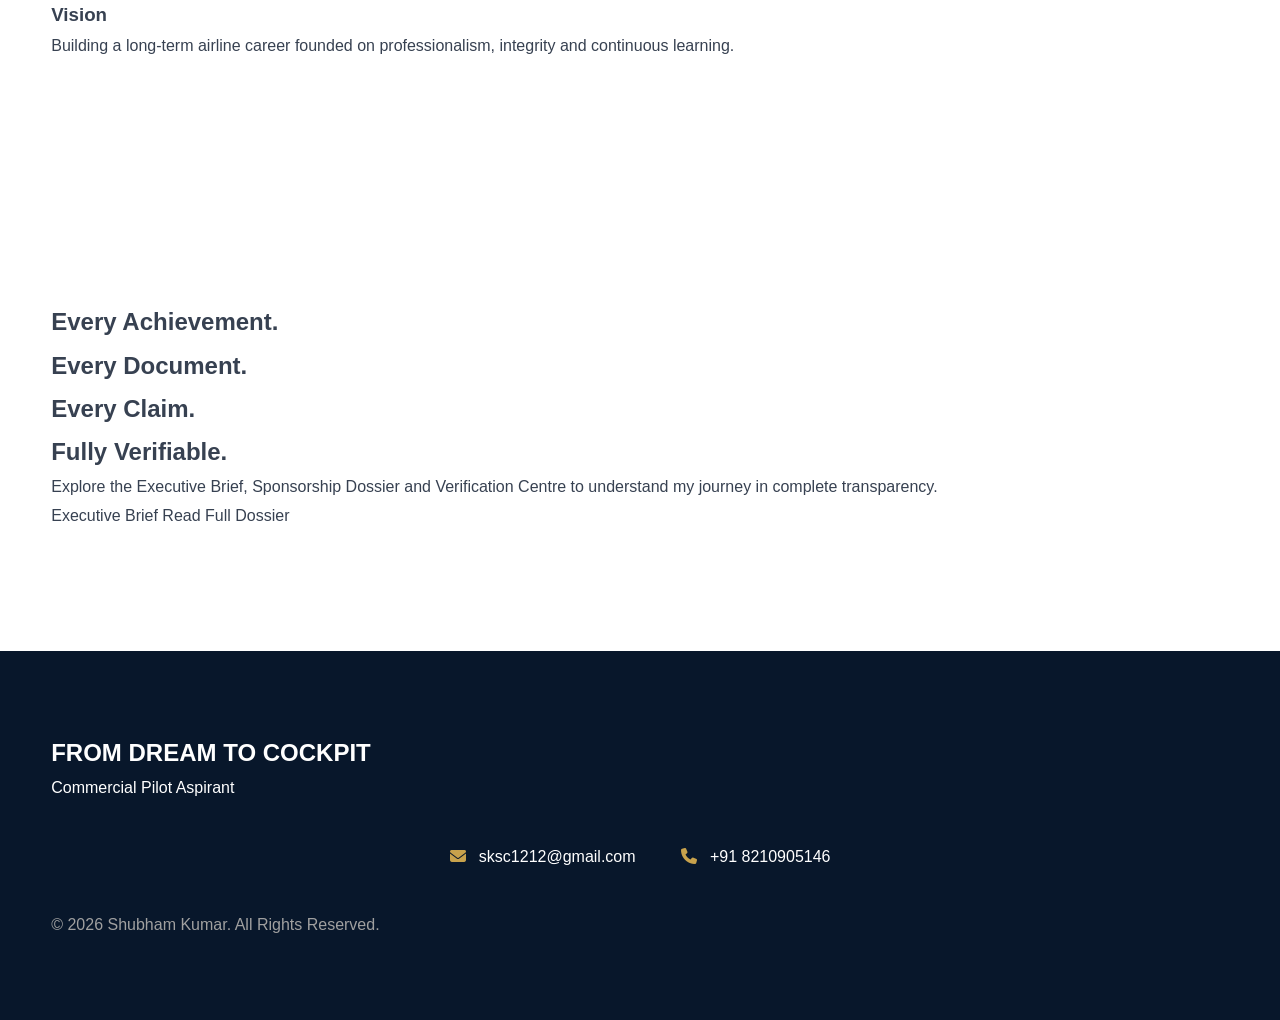
==== commit 2174a8be: "Update index.html" ====
--- a/index.html
+++ b/index.html
@@ -2,716 +2,639 @@
 <html lang="en">
 
 <head>
-
-<meta charset="UTF-8">
-<meta name="viewport" content="width=device-width, initial-scale=1.0">
-
-<title>From Dream To Cockpit | Shubham Kumar</title>
-
-<meta name="description" content="Official Sponsorship Platform of Shubham Kumar - Commercial Pilot Aspirant">
-
-<link rel="preconnect" href="https://fonts.googleapis.com">
-
-<link rel="preconnect" href="https://fonts.gstatic.com" crossorigin>
-
-<link href="https://fonts.googleapis.com/css2?family=Inter:wght@300;400;500;600;700;800&family=Playfair+Display:wght@600;700;800&display=swap" rel="stylesheet">
-
-<link rel="stylesheet" href="css/style.css">
-
-<link rel="stylesheet"
-href="https://cdnjs.cloudflare.com/ajax/libs/font-awesome/6.6.0/css/all.min.css">
-
+    <meta charset="UTF-8">
+    <meta name="viewport" content="width=device-width, initial-scale=1.0">
+
+    <title>From Dream To Cockpit | Shubham Kumar</title>
+
+    <meta name="description"
+        content="Executive Sponsorship Platform showcasing the academic achievements, DGCA progress and professional journey of Commercial Pilot Aspirant Shubham Kumar.">
+
+    <link rel="stylesheet" href="css/style.css">
+
+    <link rel="preconnect" href="https://fonts.googleapis.com">
+    <link rel="preconnect" href="https://fonts.gstatic.com" crossorigin>
+
+    <link href="https://fonts.googleapis.com/css2?family=Playfair+Display:wght@600;700&family=Poppins:wght@300;400;500;600;700&display=swap"
+        rel="stylesheet">
+
+    <link rel="stylesheet"
+        href="https://cdnjs.cloudflare.com/ajax/libs/font-awesome/6.5.2/css/all.min.css">
 </head>
 
 <body>
 
-<!-- ===================================== -->
-<!-- NAVIGATION -->
-<!-- ===================================== -->
-
-<nav class="navbar">
-
-<div class="container nav-container">
-
-<a href="#" class="logo">
-
-FROM DREAM TO COCKPIT
-
-</a>
-
-<ul class="nav-links">
-
-<li><a href="#">Home</a></li>
-
-
-<li><a href="executive-brief.html">Executive Brief</a></li>
-
-<li><a href="dossier.html">Dossier</a></li>
-
-<li><a href="evidence.html">Evidence</a></li>
-
-
-</ul>
-
-<div class="mobile-btn">
-
-<i class="fa-solid fa-bars"></i>
-
-</div>
-
-</div>
-
-</nav>
-
-<!-- ===================================== -->
-<!-- HERO -->
-<!-- ===================================== -->
-
-<section class="hero">
-
-<div class="hero-overlay"></div>
-
-<div class="container hero-grid">
-
-<div class="hero-left">
-
-<div class="eyebrow">
-
-EXECUTIVE SPONSORSHIP PLATFORM
-
-</div>
-
-<h1>
-
-FROM<br>
-
-DREAM TO<br>
-
-COCKPIT
-
-</h1>
-
-<div class="gold-line"></div>
-
-<p class="hero-text">
-
-Years of preparation.
-
-Verified achievements.
-
-One opportunity to transform determination into a professional aviation career.
-
-</p>
-
-<div class="hero-buttons">
-
-<a href="executive-brief.html" class="btn-primary">
-
-Read Executive Brief
-
-</a>
-
-<a href="#journey" class="btn-secondary">
-
-Explore My Journey
-
-</a>
-
-</div>
-
-</div>
-
-<div class="hero-right">
-
-<div class="hero-card">
-
-<div class="profile-image">
-
-<img src="images/profile.jpg" alt="Shubham Kumar">
-
-</div>
-
-<h2>
-
-Shubham Kumar
-
-</h2>
-
-<div class="designation">
-
-Commercial Pilot Aspirant
-
-</div>
-
-<div class="hero-divider"></div>
-
-<div class="hero-stats">
-
-    <div class="hero-stat">
-        <div class="number">2026</div>
-        <div class="label">Commercial Pilot Journey</div>
-    </div>
-
-    <div class="hero-stat">
-        <div class="number">FIT</div>
-        <div class="label">DGCA Class I Medical</div>
-    </div>
-
-    <div class="hero-stat">
-        <div class="number">In Progress</div>
-        <div class="label">DGCA Examinations</div>
-    </div>
-
-</div>
-
-
-
-</div>
-
-</div>
-
-</div>
-
-<div class="scroll-down">
-
-<i class="fa-solid fa-chevron-down"></i>
-
-</div>
-
-</section>
-
-<!-- ===================================== -->
-<!-- WHY THIS PLATFORM -->
-<!-- ===================================== -->
-
-<section class="intro">
-
-<div class="container">
-
-<div class="section-heading">
-
-<span>
-
-WHY THIS PLATFORM EXISTS
-
-</span>
-
-<h2>
-
-More Than A Dream.
-
-A Profession Built Through Preparation.
-
-</h2>
-
-</div>
-
-<div class="intro-box">
-
-<p>
-
-Becoming an airline pilot is one of the most demanding professional journeys.
-
-It requires academic excellence, medical fitness, disciplined preparation and significant financial investment.
-
-</p>
-
-<p>
-
-This platform has been created to present my journey with complete transparency.
-
-Every achievement, every document and every milestone can be independently verified.
-
-</p>
-
-<p>
-
-Rather than simply requesting financial assistance, this platform demonstrates why I believe I am a worthy candidate for sponsorship.
-
-</p>
-
-</div>
-
-</div>
-
-</section>
-
-<!-- ===================================== -->
-<!-- JOURNEY -->
-<!-- ===================================== -->
-
-<section id="journey" class="journey">
-
-<div class="container">
-
-<div class="section-heading">
-
-<span>
-
-MY JOURNEY
-
-</span>
-
-<h2>
-
-Every Milestone Built The Next One
-
-</h2>
-
-</div>
-
-<div class="timeline">
-
-<div class="timeline-item">
-
-<div class="timeline-year">
-
-2018
-
-</div>
-
-<div class="timeline-content">
-
-<h3>
-
-Foundation
-
-</h3>
-
-<p>
-
-Completed higher secondary education while nurturing a long-term ambition to pursue aviation.
-
-</p>
-
-</div>
-
-</div>
-
-<div class="timeline-item">
-
-<div class="timeline-year">
-
-2019–2022
-
-</div>
-
-<div class="timeline-content">
-
-<h3>
-
-Biotechnology Degree
-
-</h3>
-
-<p>
-
-Earned a Bachelor's degree while continuing to develop analytical and scientific problem-solving skills.
-
-</p>
-
-</div>
-
-</div>
-
-<div class="timeline-item">
-
-<div class="timeline-year">
-
-2024
-
-</div>
-
-<div class="timeline-content">
-
-<h3>
-
-Career Transition
-
-</h3>
-
-<p>
-
-Made the decision to pursue aviation professionally and began structured preparation for DGCA examinations.
-
-</p>
-
-</div>
-
-</div>
-<div class="timeline-item">
-
-<div class="timeline-year">
-
-2025
-
-</div>
-
-<div class="timeline-content">
-
-<h3>
-
-DGCA Ground School
-
-</h3>
-
-<p>
-
-Successfully completed professional ground training while preparing for all DGCA examinations and airline assessments.
-
-</p>
-
-</div>
-
-</div>
-
-<div class="timeline-item">
-
-<div class="timeline-year">
-
-2026
-
-</div>
-
-<div class="timeline-content">
-
-<h3>
-
-Professional Milestones
-
-</h3>
-
-<p>
-
-Cleared DGCA Class I Medical, successfully passed Air Regulations and Meteorology with distinction, and continued progressing toward Commercial Pilot Licence training.
-
-</p>
-
-</div>
-
-</div>
-
-<div class="timeline-item">
-
-<div class="timeline-year">
-
-Next
-
-</div>
-
-<div class="timeline-content">
-
-<h3>
-
-Commercial Pilot Licence
-
-</h3>
-
-<p>
-
-Begin flying training and progress toward becoming a First Officer and, ultimately, an Airline Captain.
-
-</p>
-
-</div>
-
-</div>
-
-</div>
-
-</div>
-
-</section>
-
-<!-- ===================================== -->
-<!-- ACHIEVEMENTS -->
-<!-- ===================================== -->
-
-<section class="achievements">
-
-<div class="container">
-
-<div class="section-heading">
-
-<span>
-
-AT A GLANCE
-
-</span>
-
-<h2>
-
-Achievements That Define My Readiness
-
-</h2>
-
-</div>
-
-<div class="achievement-grid">
-
-<div class="achievement-card">
-
-<div class="icon">
-
-<i class="fa-solid fa-heart-pulse"></i>
-
-</div>
-
-<h3>
-
-DGCA Class I Medical
-
-</h3>
-
-<p>
-
-Successfully Cleared
-
-</p>
-
-</div>
-
-<div class="achievement-card">
-
-<div class="icon">
-
-<i class="fa-solid fa-book"></i>
-
-</div>
-
-<h3>
-
-Air Regulations
-
-</h3>
-
-<p>
-
-92%
-
-</p>
-
-</div>
-
-<div class="achievement-card">
-
-<div class="icon">
-
-<i class="fa-solid fa-cloud"></i>
-
-</div>
-
-<h3>
-
-Meteorology
-
-</h3>
-
-<p>
-
-92%
-
-</p>
-
-</div>
-
-<div class="achievement-card">
-
-<div class="icon">
-
-<i class="fa-solid fa-plane"></i>
-
-</div>
-
-<h3>
-
-Air Navigation
-
-</h3>
-
-<p>
-
-78%
-
-</p>
-
-</div>
-
-<div class="achievement-card">
-
-<div class="icon">
-
-<i class="fa-solid fa-plane"></i>
-
-</div>
-
-<h3>
-
-Technical General
-
-</h3>
-
-<p>
-
-Result Awaited
-
-</p>
-
-</div>
-
-<div class="achievement-card">
-
-<div class="icon">
-
-<i class="fa-solid fa-graduation-cap"></i>
-
-</div>
-
-<h3>
-
-Education
-
-</h3>
-
-<p>
-
-B.Sc. Biotechnology
-
-</p>
-
-</div>
-
-<div class="achievement-card">
-
-<div class="icon">
-
-<i class="fa-solid fa-chalkboard-user"></i>
-
-</div>
-
-<h3>
-
-Knowledge Sharing
-
-</h3>
-
-<p>
-
-Conducted a DGCA Air Regulations batch for aspiring pilots through AeroNiti Aviation Academy.
-
-</p>
-
-</div>   <!-- closes Knowledge Sharing -->
-
-</div>   <!-- closes achievement-grid -->
-
-</div>   <!-- closes container -->
-
-</section>
-
-<!-- ===================================== -->
-<!-- CALL TO ACTION -->
-<!-- ===================================== -->
-
-<section class="cta">
-
-<div class="container">
-
-<h2>
-
-Every Achievement.
-
-Every Document.
-
-Every Claim.
-
-Fully Verifiable.
-
-</h2>
-
-<p>
-
-Explore the Executive Brief, Sponsorship Dossier and Verification Centre to understand my journey in complete transparency.
-
-</p>
-
-<div class="cta-buttons">
-
-<a href="executive-brief.html" class="btn-primary">
-
-Executive Brief
-
-</a>
-
-<a href="dossier.html" class="btn-secondary">
-
-Read Full Dossier
-
-</a>
-
-</div>
-
-</div>
-
-</section>
-
-<!-- ===================================== -->
-<!-- FOOTER -->
-<!-- ===================================== -->
-
-<footer>
-
-<div class="container footer-content">
-
-<h2>
-
-FROM DREAM TO COCKPIT
-
-</h2>
-
-<p>
-
-Commercial Pilot Aspirant
-
-</p>
-
-<div class="footer-contact">
-
-<p>
-
-<i class="fa-solid fa-envelope"></i>
-
-&nbsp;
-
-sksc1212@gmail.com
-
-</p>
-
-<p>
-
-<i class="fa-solid fa-phone"></i>
-
-&nbsp;
-
-+91 8210905146
-
-</p>
-
-</div>
-
-<p class="copyright">
-
-© 2026 Shubham Kumar
-
-All Rights Reserved.
-
-</p>
-
-</div>
-
-</footer>
-
-<script src="js/script.js"></script>
+    <!-- ================= NAVBAR ================= -->
+
+    <nav class="navbar">
+
+        <div class="container nav-container">
+
+            <a href="index.html" class="logo">
+                FROM DREAM TO COCKPIT
+            </a>
+
+            <button class="mobile-btn">
+                <i class="fas fa-bars"></i>
+            </button>
+
+            <ul class="nav-links">
+
+                <li>
+                    <a href="index.html">Home</a>
+                </li>
+
+                <li>
+                    <a href="executive-brief.html">
+                        Executive Brief
+                    </a>
+                </li>
+
+                <li>
+                    <a href="dossier.html">
+                        Dossier
+                    </a>
+                </li>
+
+                <li>
+                    <a href="evidence.html">
+                        Evidence
+                    </a>
+                </li>
+
+            </ul>
+
+        </div>
+
+    </nav>
+
+
+
+    <!-- ================= HERO ================= -->
+
+    <section class="hero">
+
+        <div class="container hero-grid">
+
+            <!-- LEFT -->
+
+            <div class="hero-left">
+
+                <span class="hero-tag">
+                    EXECUTIVE SPONSORSHIP PLATFORM
+                </span>
+
+                <h1>
+                    FROM <br>
+                    DREAM TO <br>
+                    COCKPIT
+                </h1>
+
+                <p class="hero-subtitle">
+
+                    Years of preparation.
+                    Verified achievements.
+                    One opportunity to transform determination into a
+                    professional aviation career.
+
+                </p>
+
+                <a href="executive-brief.html" class="primary-btn">
+                    Read Executive Brief
+                </a>
+
+            </div>
+
+
+
+            <!-- RIGHT -->
+
+            <div class="hero-right">
+
+                <img src="images/profile.png"
+                    alt="Shubham Kumar"
+                    class="hero-image">
+
+            </div>
+
+        </div>
+
+    </section>    <!-- ================= PROFILE SUMMARY ================= -->
+
+    <section class="profile-summary">
+
+        <div class="container">
+
+            <div class="summary-card">
+
+                <div class="summary-photo">
+
+                    <img src="images/profile.png"
+                        alt="Shubham Kumar">
+
+                </div>
+
+                <div class="summary-content">
+
+                    <span class="summary-tag">
+                        COMMERCIAL PILOT ASPIRANT
+                    </span>
+
+                    <h2>
+                        Shubham Kumar
+                    </h2>
+
+                    <p>
+
+                        Building a professional aviation career through
+                        disciplined preparation, verified achievements and
+                        complete transparency.
+
+                    </p>
+
+                    <div class="summary-stats">
+
+                        <div class="summary-stat">
+
+                            <h3>2026</h3>
+
+                            <span>
+                                Commercial Pilot Journey
+                            </span>
+
+                        </div>
+
+                        <div class="summary-stat">
+
+                            <h3>FIT</h3>
+
+                            <span>
+                                DGCA Class I Medical
+                            </span>
+
+                        </div>
+
+                        <div class="summary-stat">
+
+                            <h3>In Progress</h3>
+
+                            <span>
+                                DGCA Examinations
+                            </span>
+
+                        </div>
+
+                    </div>
+
+                </div>
+
+            </div>
+
+        </div>
+
+    </section>
+
+
+
+    <!-- ================= WHY THIS PLATFORM ================= -->
+
+    <section class="intro">
+
+        <div class="container">
+
+            <div class="section-title">
+
+                <span>
+                    WHY THIS PLATFORM EXISTS
+                </span>
+
+                <h2>
+
+                    More Than A Dream.
+                    <br>
+                    A Profession Built Through Preparation.
+
+                </h2>
+
+            </div>
+
+            <div class="intro-card">
+
+                <p>
+
+                    Becoming an airline pilot requires much more than
+                    ambition. It demands academic excellence,
+                    medical fitness, disciplined preparation and
+                    significant financial investment.
+
+                </p>
+
+                <p>
+
+                    This platform has been created to present my
+                    aviation journey with complete transparency.
+                    Every achievement, every document and every
+                    milestone can be independently verified.
+
+                </p>
+
+                <p>
+
+                    Rather than simply requesting financial assistance,
+                    this platform demonstrates why I believe I am
+                    a worthy candidate for sponsorship and long-term
+                    professional success.
+
+                </p>
+
+            </div>
+
+        </div>
+
+    </section>
+
+
+
+    <!-- ================= TIMELINE ================= -->
+
+    <section class="timeline-section" id="journey">
+
+        <div class="container">
+
+            <div class="section-title">
+
+                <span>
+                    MY JOURNEY
+                </span>
+
+                <h2>
+
+                    Every Milestone Built The Next One
+
+                </h2>
+
+            </div>
+
+            <div class="timeline">
+
+                <div class="timeline-item">
+
+                    <div class="year">
+                        2018
+                    </div>
+
+                    <div class="timeline-content">
+
+                        <h3>
+                            Foundation
+                        </h3>
+
+                        <p>
+
+                            Completed higher secondary education while
+                            nurturing a long-term ambition to pursue
+                            aviation.
+
+                        </p>
+
+                    </div>
+
+                </div>
+
+                <div class="timeline-item">
+
+                    <div class="year">
+                        2019–2022
+                    </div>
+
+                    <div class="timeline-content">
+
+                        <h3>
+                            B.Sc. Biotechnology
+                        </h3>
+
+                        <p>
+
+                            Completed graduation while developing strong
+                            analytical and scientific thinking.
+
+                        </p>
+
+                    </div>
+
+                </div>
+
+                <div class="timeline-item">
+
+                    <div class="year">
+                        2024
+                    </div>
+
+                    <div class="timeline-content">
+
+                        <h3>
+                            Career Transition
+                        </h3>
+
+                        <p>
+
+                            Committed to aviation as a profession and
+                            began structured DGCA preparation.
+
+                        </p>
+
+                    </div>
+
+                </div>
+
+                <div class="timeline-item">
+
+                    <div class="year">
+                        2025
+                    </div>
+
+                    <div class="timeline-content">
+
+                        <h3>
+                            DGCA Ground School
+                        </h3>
+
+                        <p>
+
+                            Completed professional ground training while
+                            preparing for DGCA examinations and airline
+                            assessments.
+
+                        </p>
+
+                    </div>
+
+                </div>
+
+                <div class="timeline-item">
+
+                    <div class="year">
+                        2026
+                    </div>
+
+                    <div class="timeline-content">
+
+                        <h3>
+                            Professional Milestones
+                        </h3>
+
+                        <p>
+
+                            Cleared DGCA Class I Medical and continued
+                            progressing toward Commercial Pilot Licence
+                            training.
+
+                        </p>
+
+                    </div>
+
+                </div>
+
+            </div>
+
+        </div>
+
+    </section>    <!-- ===================================== -->
+    <!-- ACHIEVEMENTS -->
+    <!-- ===================================== -->
+
+    <section class="achievements">
+
+        <div class="container">
+
+            <div class="section-title">
+
+                <span>AT A GLANCE</span>
+
+                <h2>
+                    Achievements That Define My Readiness
+                </h2>
+
+            </div>
+
+            <div class="achievement-grid">
+
+                <div class="achievement-card">
+
+                    <i class="fa-solid fa-heart-pulse"></i>
+
+                    <h3>DGCA Class I Medical</h3>
+
+                    <p>
+                        Successfully Cleared
+                    </p>
+
+                </div>
+
+                <div class="achievement-card">
+
+                    <i class="fa-solid fa-book"></i>
+
+                    <h3>Air Regulations</h3>
+
+                    <p>
+                        92%
+                    </p>
+
+                </div>
+
+                <div class="achievement-card">
+
+                    <i class="fa-solid fa-cloud"></i>
+
+                    <h3>Meteorology</h3>
+
+                    <p>
+                        92%
+                    </p>
+
+                </div>
+
+                <div class="achievement-card">
+
+                    <i class="fa-solid fa-plane"></i>
+
+                    <h3>Air Navigation</h3>
+
+                    <p>
+                        78%
+                    </p>
+
+                </div>
+
+                <div class="achievement-card">
+
+                    <i class="fa-solid fa-gears"></i>
+
+                    <h3>Technical General</h3>
+
+                    <p>
+                        Result Awaited
+                    </p>
+
+                </div>
+
+                <div class="achievement-card">
+
+                    <i class="fa-solid fa-graduation-cap"></i>
+
+                    <h3>Education</h3>
+
+                    <p>
+                        B.Sc. Biotechnology
+                    </p>
+
+                </div>
+
+                <div class="achievement-card">
+
+                    <i class="fa-solid fa-chalkboard-user"></i>
+
+                    <h3>Knowledge Sharing</h3>
+
+                    <p>
+
+                        Conducted a DGCA Air Regulations batch for
+                        aspiring pilots through AeroNiti Aviation Academy.
+
+                    </p>
+
+                </div>
+
+                <div class="achievement-card">
+
+                    <i class="fa-solid fa-award"></i>
+
+                    <h3>Vision</h3>
+
+                    <p>
+
+                        Building a long-term airline career founded on
+                        professionalism, integrity and continuous learning.
+
+                    </p>
+
+                </div>
+
+            </div>
+
+        </div>
+
+    </section>
+
+
+
+    <!-- ===================================== -->
+    <!-- CALL TO ACTION -->
+    <!-- ===================================== -->
+
+    <section class="cta">
+
+        <div class="container">
+
+            <h2>
+
+                Every Achievement.<br>
+                Every Document.<br>
+                Every Claim.<br>
+
+                <span>Fully Verifiable.</span>
+
+            </h2>
+
+            <p>
+
+                Explore the Executive Brief, Sponsorship Dossier and
+                Verification Centre to understand my journey in complete
+                transparency.
+
+            </p>
+
+            <div class="cta-buttons">
+
+                <a href="executive-brief.html" class="primary-btn">
+
+                    Executive Brief
+
+                </a>
+
+                <a href="dossier.html" class="secondary-btn">
+
+                    Read Full Dossier
+
+                </a>
+
+            </div>
+
+        </div>
+
+    </section>
+
+
+
+    <!-- ===================================== -->
+    <!-- FOOTER -->
+    <!-- ===================================== -->
+
+    <footer>
+
+        <div class="container">
+
+            <h2>
+
+                FROM DREAM TO COCKPIT
+
+            </h2>
+
+            <p>
+
+                Commercial Pilot Aspirant
+
+            </p>
+
+            <div class="footer-contact">
+
+                <p>
+
+                    <i class="fa-solid fa-envelope"></i>
+
+                    &nbsp;
+
+                    sksc1212@gmail.com
+
+                </p>
+
+                <p>
+
+                    <i class="fa-solid fa-phone"></i>
+
+                    &nbsp;
+
+                    +91 8210905146
+
+                </p>
+
+            </div>
+
+            <p class="copyright">
+
+                © 2026 Shubham Kumar. All Rights Reserved.
+
+            </p>
+
+        </div>
+
+    </footer>
+
+
+
+    <script src="js/script.js"></script>
+
 </body>
 
 </html>
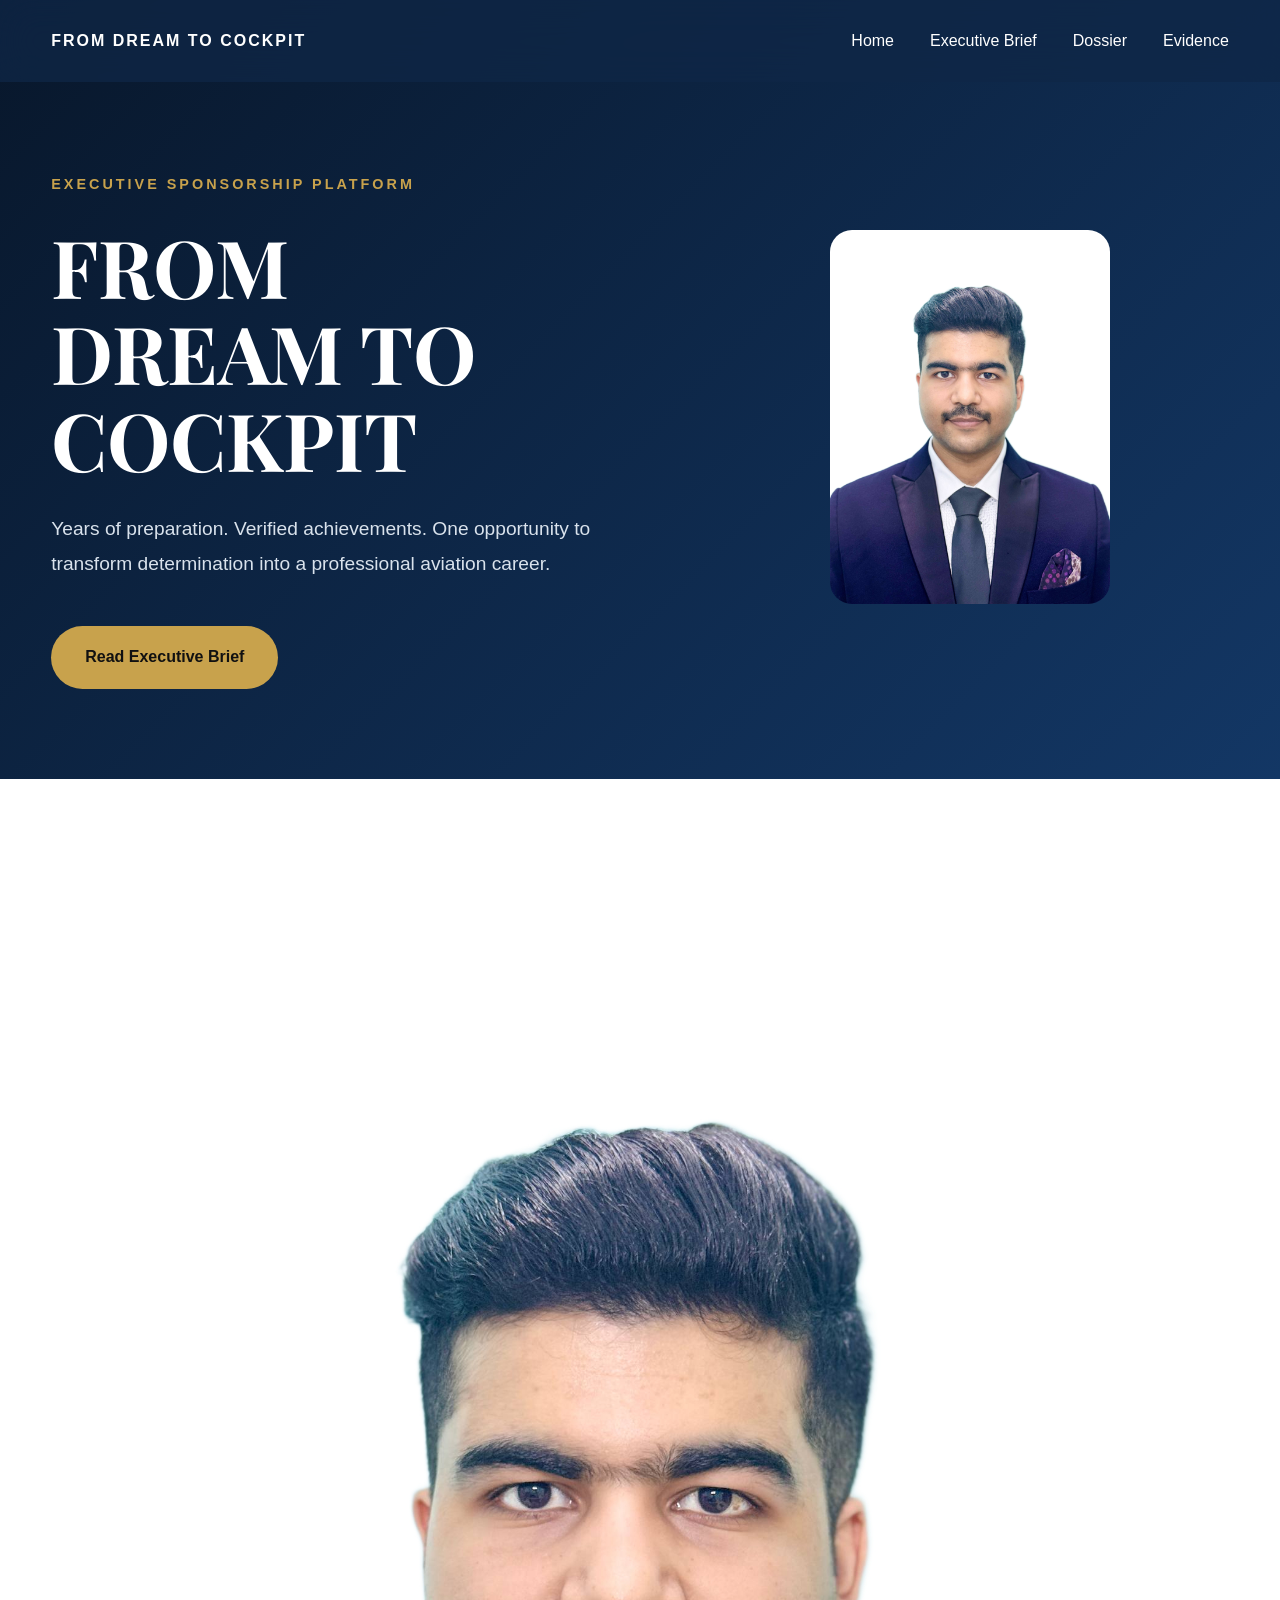
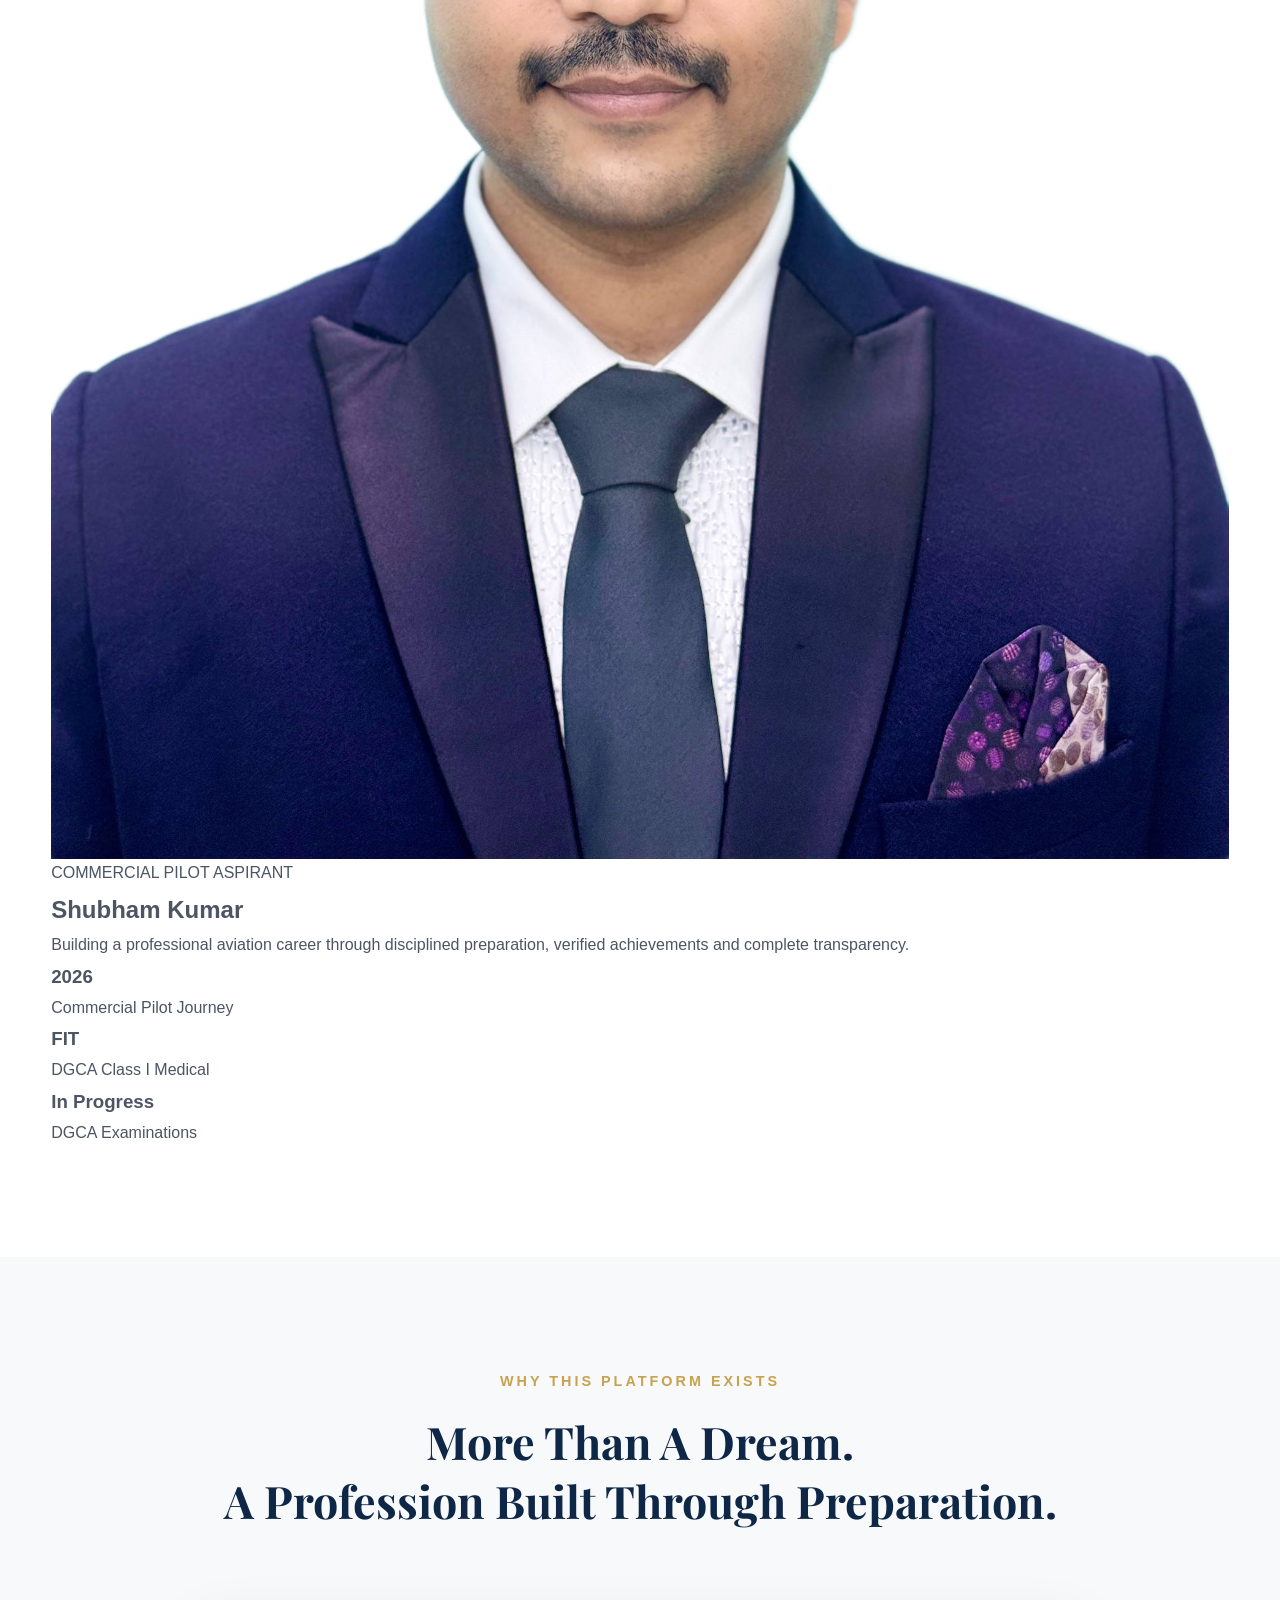
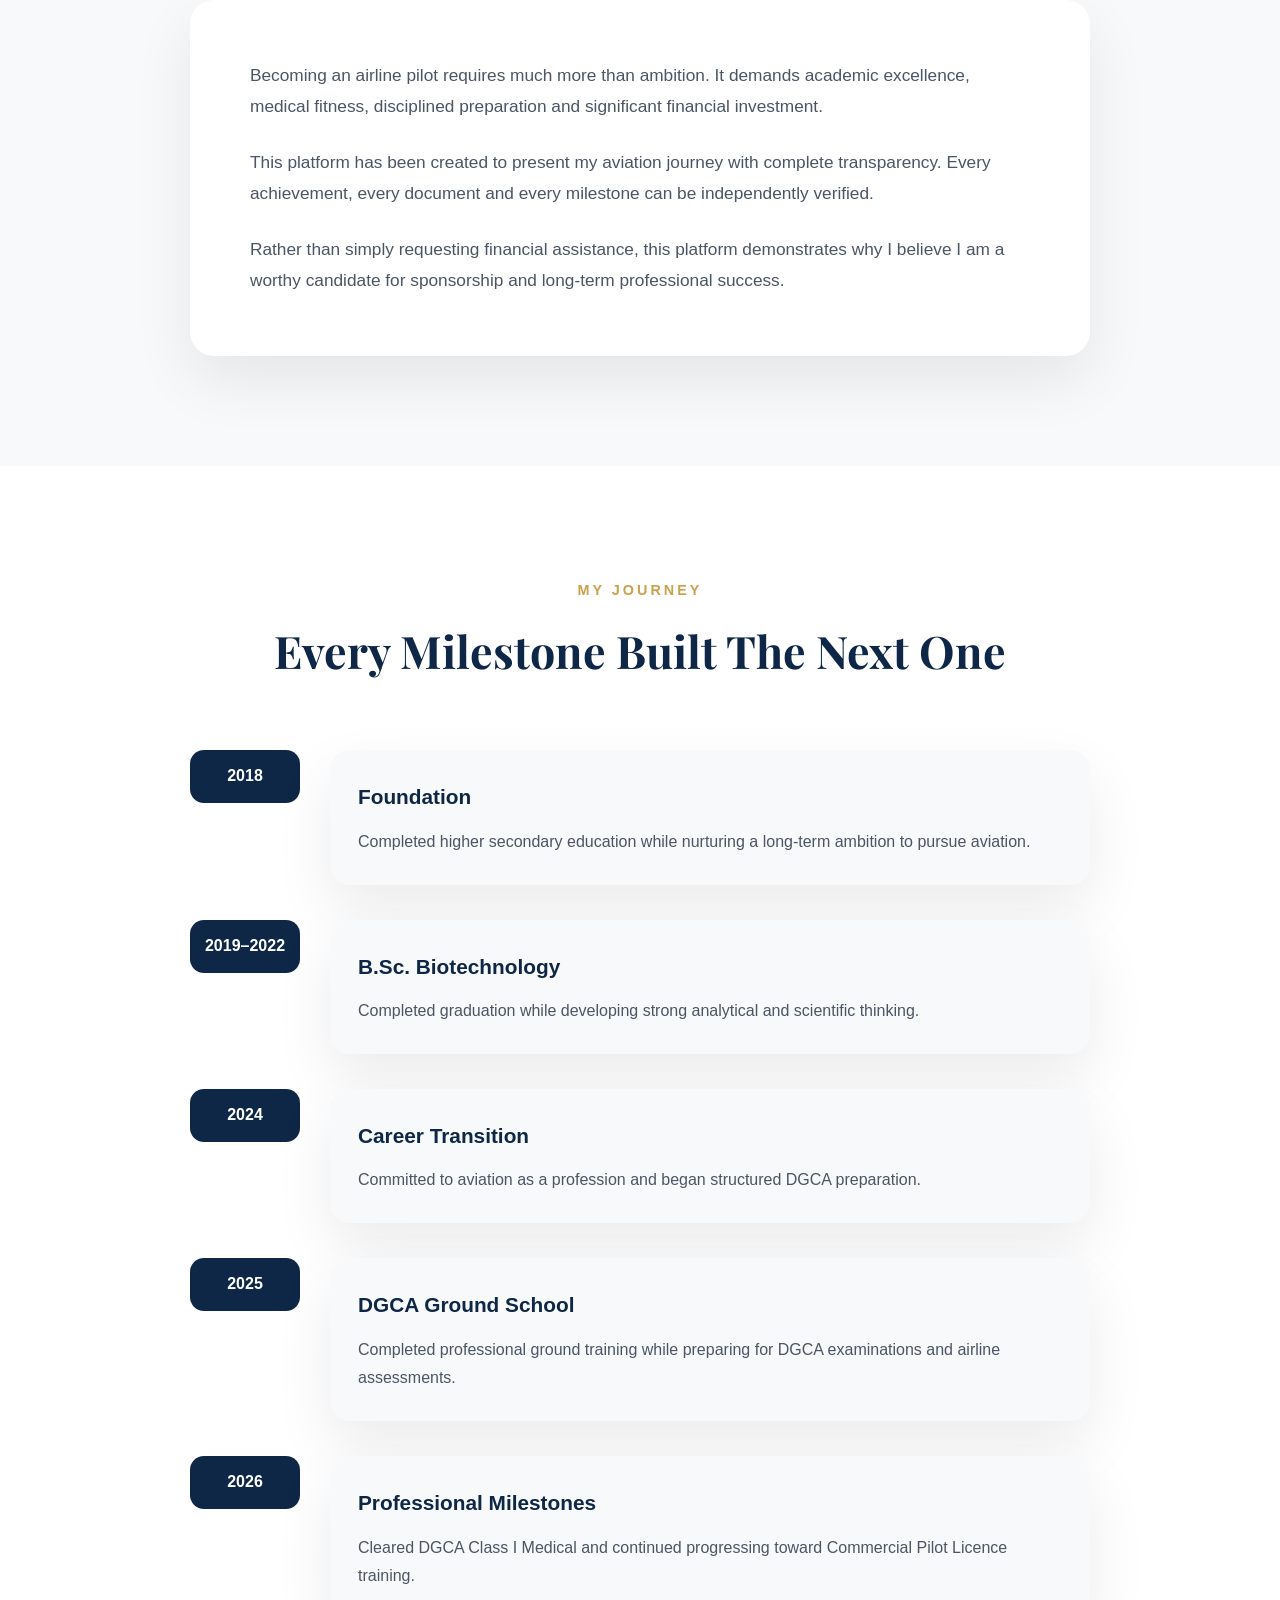
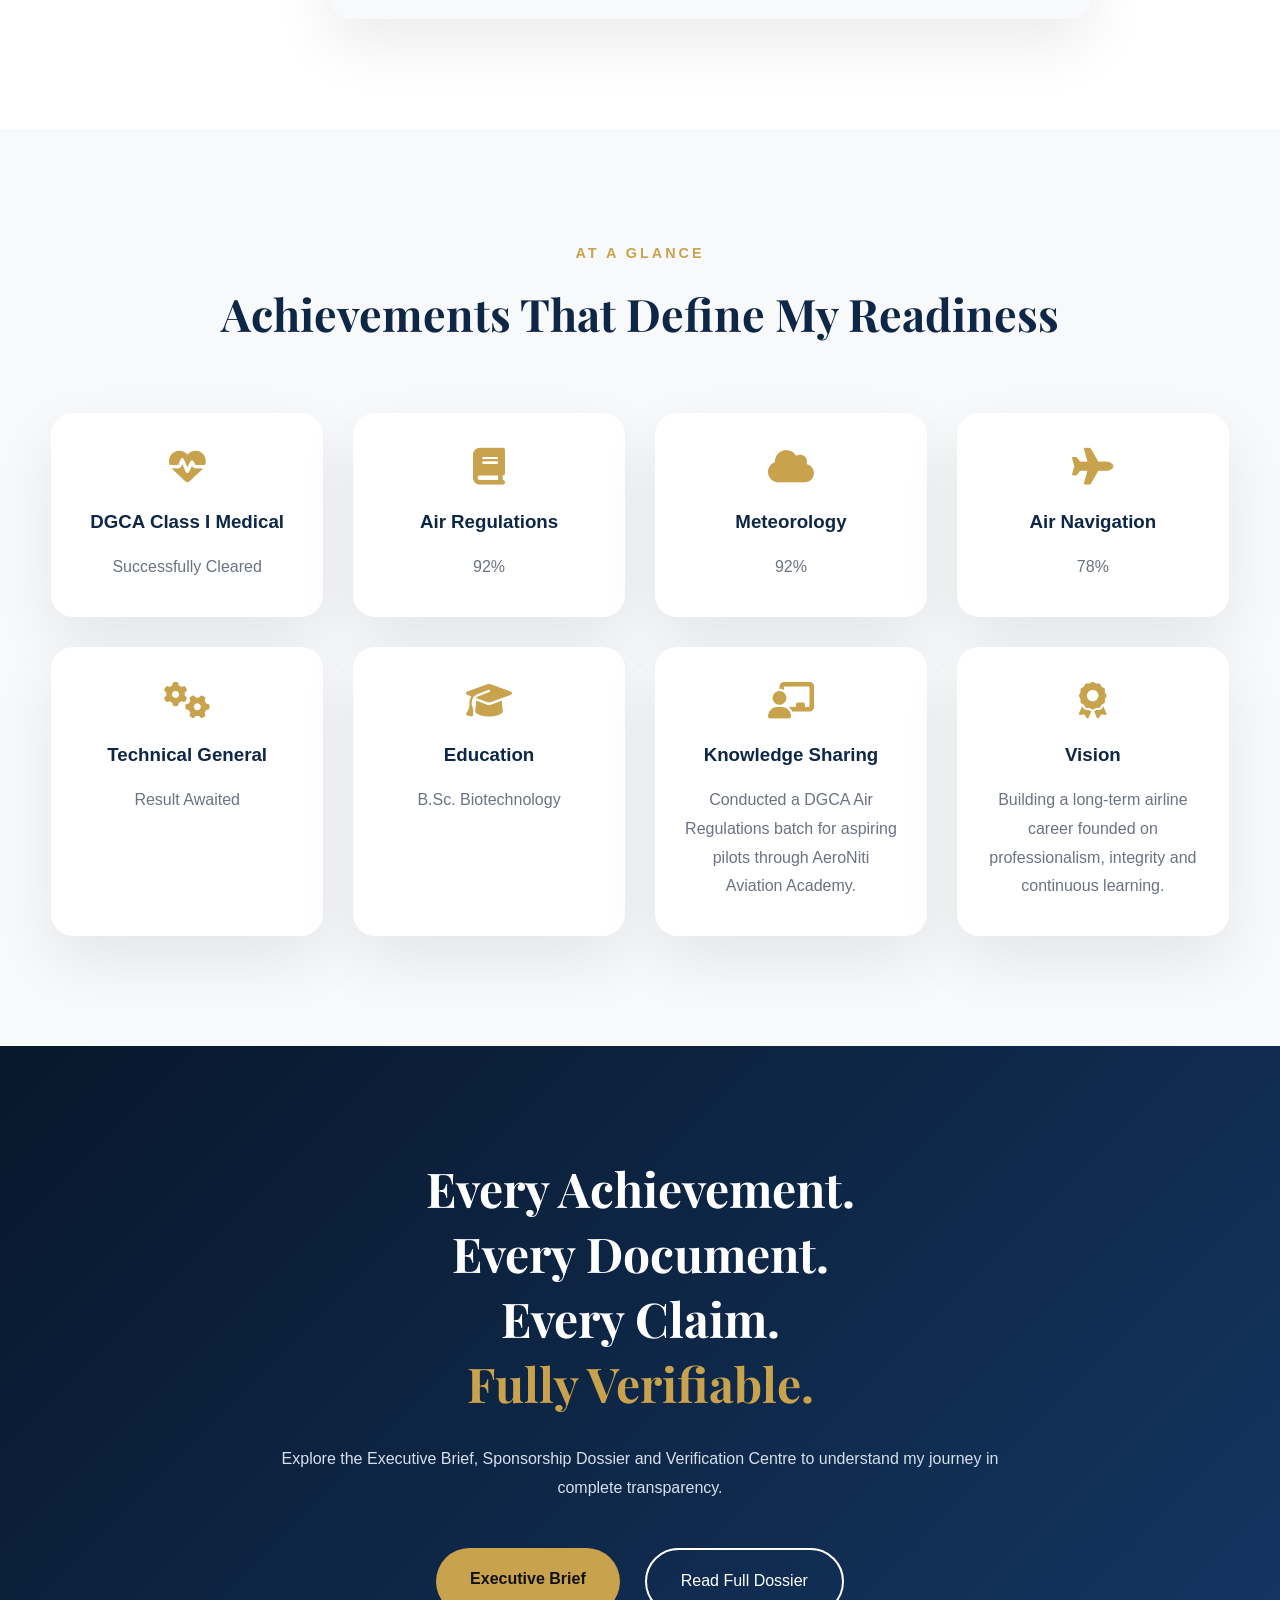
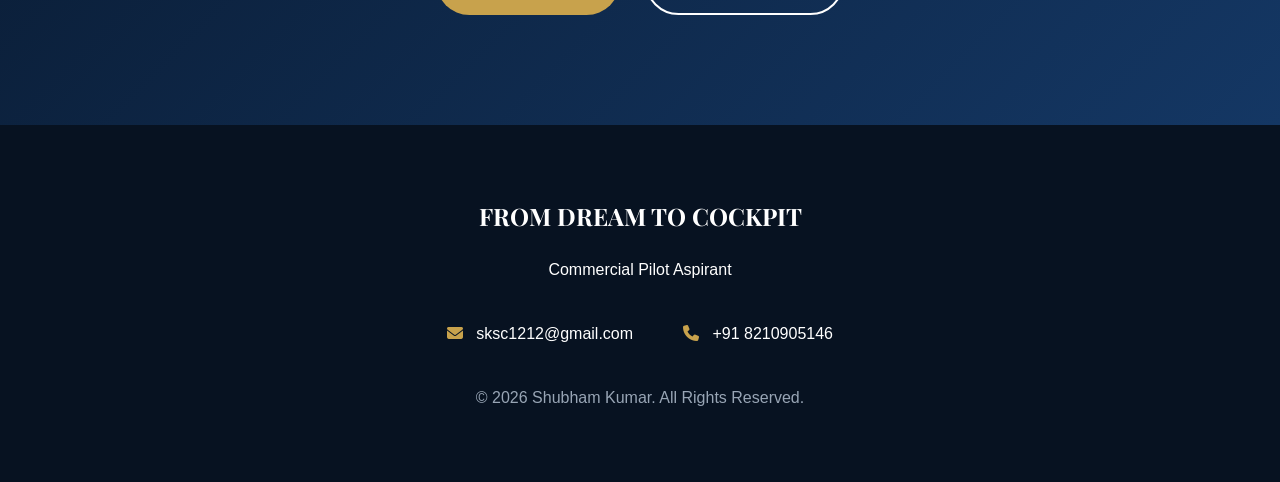
==== commit 7e6c8b8d: "c" ====
--- a/index.html
+++ b/index.html
@@ -111,11 +111,9 @@
 
             <div class="hero-right">
 
-                <img src="images/profile.png"
-                    alt="Shubham Kumar"
-                    class="hero-image">
-
-            </div>
+                <div class="hero-image">
+    <img src="images/profile.jpg" alt="Shubham Kumar">
+</div>
 
         </div>
 
@@ -129,7 +127,7 @@
 
                 <div class="summary-photo">
 
-                    <img src="images/profile.png"
+                    <img src="images/profile.jpg"
                         alt="Shubham Kumar">
 
                 </div>
--- a/css/style.css
+++ b/css/style.css
@@ -1,379 +1,903 @@
 /* ==========================================================
-FROM DREAM TO COCKPIT
-MASTER STYLESHEET
-Version 2.0
+   FROM DREAM TO COCKPIT
+   MASTER STYLESHEET
 ========================================================== */
 
 :root{
---navy:#0F2747;
---gold:#C8A24C;
---white:#ffffff;
---light:#F8F9FB;
---text:#374151;
---muted:#6B7280;
---border:#E5E7EB;
---shadow:0 20px 50px rgba(0,0,0,.08);
---radius:22px;
---transition:.35s ease;
---container:1220px;
-}
-
-*{margin:0;padding:0;box-sizing:border-box;}
-html{scroll-behavior:smooth;scroll-padding-top:90px;}
+
+    --navy:#0F2747;
+    --gold:#C8A24C;
+    --white:#ffffff;
+    --light:#F7F8FB;
+    --text:#4B5563;
+
+    --shadow:0 25px 60px rgba(0,0,0,.08);
+
+    --radius:24px;
+
+    --container:1200px;
+
+}
+
+*{
+    margin:0;
+    padding:0;
+    box-sizing:border-box;
+}
+
+html{
+    scroll-behavior:smooth;
+}
+
 body{
-font-family:'Inter',sans-serif;
-background:var(--white);
-color:var(--text);
-line-height:1.8;
-overflow-x:hidden;
--webkit-font-smoothing:antialiased;
-}
-img{max-width:100%;display:block;}
-a{text-decoration:none;color:inherit;}
-.container{width:min(92%,var(--container));margin:auto;}
-section{padding:120px 0;}
-::selection{background:var(--gold);color:#fff;}
-
-/* NAVIGATION */
+
+    font-family:"Poppins",sans-serif;
+
+    background:var(--white);
+
+    color:var(--text);
+
+    overflow-x:hidden;
+
+    line-height:1.8;
+
+}
+
+img{
+    max-width:100%;
+    display:block;
+}
+
+a{
+    text-decoration:none;
+    color:inherit;
+}
+
+.container{
+
+    width:min(92%,var(--container));
+
+    margin:auto;
+
+}
+
+section{
+
+    padding:110px 0;
+
+}
+
+
+
+/* ==========================================================
+   NAVBAR
+========================================================== */
+
 .navbar{
-position:fixed;top:0;left:0;right:0;z-index:999;
-background:rgba(15,39,71,.85);
-backdrop-filter:blur(16px);
-}
+
+    position:fixed;
+
+    top:0;
+
+    left:0;
+
+    width:100%;
+
+    z-index:999;
+
+    background:rgba(15,39,71,.90);
+
+    backdrop-filter:blur(18px);
+
+}
+
 .nav-container{
-height:84px;display:flex;justify-content:space-between;align-items:center;
-}
-.logo{font-size:1rem;font-weight:800;letter-spacing:2px;color:#fff;}
-.nav-links{display:flex;gap:34px;list-style:none;}
+
+    height:82px;
+
+    display:flex;
+
+    justify-content:space-between;
+
+    align-items:center;
+
+}
+
+.logo{
+
+    color:white;
+
+    font-weight:700;
+
+    letter-spacing:2px;
+
+    font-size:1rem;
+
+}
+
+.nav-links{
+
+    display:flex;
+
+    gap:36px;
+
+    list-style:none;
+
+}
+
 .nav-links a{
-color:#fff;font-weight:500;position:relative;transition:.3s;
-}
-.nav-links a:hover,
-.nav-links a.active{color:var(--gold);}
-.nav-links a::after{
-content:"";position:absolute;left:0;bottom:-8px;width:0;height:2px;
-background:var(--gold);transition:.3s;
-}
-.nav-links a:hover::after,
-.nav-links a.active::after{width:100%;}
-.mobile-btn{display:none;color:#fff;font-size:1.5rem;}
-
-/* Buttons */
-.btn-primary{
-background:var(--gold);
-color:#111827;
-padding:17px 34px;
-border-radius:999px;
-font-weight:700;
-display:inline-block;
-}
-.btn-secondary{
-padding:17px 34px;
-border-radius:999px;
-border:2px solid rgba(255,255,255,.7);
-color:#fff;
-display:inline-block;
-}
-
-/* Footer */
+
+    color:white;
+
+    font-weight:500;
+
+    transition:.3s;
+
+}
+
+.nav-links a:hover{
+
+    color:var(--gold);
+
+}
+
+.mobile-btn{
+
+    display:none;
+
+    color:white;
+
+    font-size:1.6rem;
+
+    cursor:pointer;
+
+}
+
+
+
+/* ==========================================================
+   BUTTONS
+========================================================== */
+
+.primary-btn{
+
+    display:inline-block;
+
+    padding:17px 34px;
+
+    background:var(--gold);
+
+    color:#111;
+
+    border-radius:999px;
+
+    font-weight:600;
+
+    transition:.35s;
+
+}
+
+.primary-btn:hover{
+
+    transform:translateY(-3px);
+
+}
+
+.secondary-btn{
+
+    display:inline-block;
+
+    padding:17px 34px;
+
+    border:2px solid white;
+
+    color:white;
+
+    border-radius:999px;
+
+    transition:.35s;
+
+}
+
+.secondary-btn:hover{
+
+    background:white;
+
+    color:var(--navy);
+
+}
+
+
+
+/* ==========================================================
+   HERO
+========================================================== */
+
+.hero{
+
+    padding-top:170px;
+
+    padding-bottom:90px;
+
+    background:
+
+    linear-gradient(
+
+    135deg,
+
+    #08172B,
+
+    #133765
+
+    );
+
+}
+
+.hero-grid{
+
+    display:grid;
+
+    grid-template-columns:1.05fr .95fr;
+
+    gap:90px;
+
+    align-items:center;
+
+}
+
+.hero-tag{
+
+    display:inline-block;
+
+    color:var(--gold);
+
+    font-weight:600;
+
+    letter-spacing:3px;
+
+    margin-bottom:25px;
+
+    font-size:.9rem;
+
+}
+
+.hero h1{
+
+    color:white;
+
+    font-family:"Playfair Display",serif;
+
+    font-size:5rem;
+
+    line-height:1.08;
+
+    margin-bottom:30px;
+
+}
+
+.hero-subtitle{
+
+    color:#D9E2EC;
+
+    font-size:1.2rem;
+
+    max-width:620px;
+
+    margin-bottom:45px;
+
+}/* ==========================================================
+   PROFILE CARD
+========================================================== */
+
+.hero-right{
+
+    display:flex;
+
+    justify-content:center;
+
+}
+
+.hero-card{
+
+    background:white;
+
+    border-radius:30px;
+
+    padding:40px;
+
+    max-width:420px;
+
+    width:100%;
+
+    text-align:center;
+
+    box-shadow:0 25px 70px rgba(0,0,0,.15);
+
+}
+
+.hero-image{
+
+    width:280px;
+
+    margin:0 auto 25px;
+
+}
+
+.hero-image img{
+
+    width:100%;
+
+    border-radius:22px;
+
+}
+
+.hero-card h2{
+
+    color:var(--navy);
+
+    font-size:2rem;
+
+    margin-bottom:8px;
+
+}
+
+.hero-card .designation{
+
+    color:#6B7280;
+
+    font-size:1rem;
+
+    margin-bottom:28px;
+
+}
+
+.hero-divider{
+
+    width:100%;
+
+    height:1px;
+
+    background:#ECECEC;
+
+    margin:28px 0;
+
+}
+
+.hero-stats{
+
+    display:flex;
+
+    flex-direction:column;
+
+    gap:24px;
+
+}
+
+.hero-stat{
+
+    padding-bottom:20px;
+
+    border-bottom:1px solid #ECECEC;
+
+}
+
+.hero-stat:last-child{
+
+    border-bottom:none;
+
+    padding-bottom:0;
+
+}
+
+.hero-stat .number{
+
+    font-size:2rem;
+
+    font-weight:700;
+
+    color:var(--navy);
+
+    margin-bottom:6px;
+
+}
+
+.hero-stat .label{
+
+    color:#6B7280;
+
+    font-size:.95rem;
+
+    line-height:1.5;
+
+}
+
+
+
+/* ==========================================================
+   SECTION TITLES
+========================================================== */
+
+.section-title{
+
+    text-align:center;
+
+    margin-bottom:70px;
+
+}
+
+.section-title span{
+
+    display:inline-block;
+
+    color:var(--gold);
+
+    font-size:.9rem;
+
+    letter-spacing:3px;
+
+    font-weight:600;
+
+    margin-bottom:18px;
+
+}
+
+.section-title h2{
+
+    font-family:"Playfair Display",serif;
+
+    color:var(--navy);
+
+    font-size:2.8rem;
+
+    line-height:1.3;
+
+}
+
+
+
+/* ==========================================================
+   WHY THIS PLATFORM
+========================================================== */
+
+.intro{
+
+    background:#F8F9FB;
+
+}
+
+.intro-card{
+
+    max-width:900px;
+
+    margin:auto;
+
+    background:white;
+
+    border-radius:24px;
+
+    padding:60px;
+
+    box-shadow:var(--shadow);
+
+}
+
+.intro-card p{
+
+    margin-bottom:25px;
+
+    font-size:1.08rem;
+
+}
+
+.intro-card p:last-child{
+
+    margin-bottom:0;
+
+}/* ==========================================================
+   TIMELINE
+========================================================== */
+
+.timeline-section{
+
+    background:white;
+
+}
+
+.timeline{
+
+    max-width:900px;
+
+    margin:0 auto;
+
+    display:flex;
+
+    flex-direction:column;
+
+    gap:35px;
+
+}
+
+.timeline-item{
+
+    display:flex;
+
+    gap:30px;
+
+    align-items:flex-start;
+
+}
+
+.timeline-item .year{
+
+    min-width:110px;
+
+    background:var(--navy);
+
+    color:white;
+
+    text-align:center;
+
+    padding:12px;
+
+    border-radius:14px;
+
+    font-weight:700;
+
+}
+
+.timeline-content{
+
+    flex:1;
+
+    background:#F8F9FB;
+
+    padding:28px;
+
+    border-radius:20px;
+
+    box-shadow:var(--shadow);
+
+}
+
+.timeline-content h3{
+
+    color:var(--navy);
+
+    margin-bottom:12px;
+
+    font-size:1.3rem;
+
+}
+
+
+
+/* ==========================================================
+   ACHIEVEMENTS
+========================================================== */
+
+.achievements{
+
+    background:#F8F9FB;
+
+}
+
+.achievement-grid{
+
+    display:grid;
+
+    grid-template-columns:repeat(4,1fr);
+
+    gap:30px;
+
+}
+
+.achievement-card{
+
+    background:white;
+
+    border-radius:22px;
+
+    padding:35px 28px;
+
+    text-align:center;
+
+    box-shadow:var(--shadow);
+
+    transition:.35s;
+
+}
+
+.achievement-card:hover{
+
+    transform:translateY(-8px);
+
+}
+
+.achievement-card i{
+
+    font-size:2.3rem;
+
+    color:var(--gold);
+
+    margin-bottom:20px;
+
+}
+
+.achievement-card h3{
+
+    color:var(--navy);
+
+    margin-bottom:14px;
+
+}
+
+.achievement-card p{
+
+    color:#6B7280;
+
+}
+
+
+
+/* ==========================================================
+   CTA
+========================================================== */
+
+.cta{
+
+    background:linear-gradient(135deg,#08172B,#143764);
+
+    text-align:center;
+
+    color:white;
+
+}
+
+.cta h2{
+
+    font-family:"Playfair Display",serif;
+
+    font-size:3rem;
+
+    line-height:1.35;
+
+    margin-bottom:30px;
+
+}
+
+.cta h2 span{
+
+    color:var(--gold);
+
+}
+
+.cta p{
+
+    max-width:760px;
+
+    margin:0 auto 45px;
+
+    color:#D7E0EA;
+
+}
+
+.cta-buttons{
+
+    display:flex;
+
+    justify-content:center;
+
+    gap:25px;
+
+}
+
+
+
+/* ==========================================================
+   FOOTER
+========================================================== */
+
 footer{
-background:#08172B;
-padding:80px 0;
-color:#fff;
-}
-.footer-content{text-align:center;}
-.footer-content h2{
-font-family:'Playfair Display',serif;
-font-size:2.2rem;
-margin-bottom:15px;
-}
+
+    background:#071221;
+
+    color:white;
+
+    padding:70px 0;
+
+    text-align:center;
+
+}
+
+footer h2{
+
+    font-family:"Playfair Display",serif;
+
+    margin-bottom:18px;
+
+}
+
 .footer-contact{
-display:flex;
-justify-content:center;
-gap:45px;
-flex-wrap:wrap;
-margin:40px 0;
-}
-.footer-contact i{color:var(--gold);}
-.copyright{color:#A0A0A0;}
+
+    display:flex;
+
+    justify-content:center;
+
+    gap:50px;
+
+    flex-wrap:wrap;
+
+    margin:35px 0;
+
+}
+
+.footer-contact i{
+
+    color:var(--gold);
+
+}
+
+.copyright{
+
+    color:#98A5B5;
+
+}
+
+
 
 /* ==========================================================
-EXECUTIVE BRIEF
-========================================================== */
-
-.brief-page{
-padding-top:110px;
-padding-bottom:80px;
-background:#F7F8FB;
-}
-
-.brief-header{
-text-align:center;
-margin-bottom:70px;
-}
-
-.brief-top-line{
-width:90px;
-height:4px;
-background:var(--gold);
-margin:0 auto 25px;
-border-radius:50px;
-}
-
-.brief-eyebrow{
-color:var(--gold);
-font-size:.85rem;
-font-weight:700;
-letter-spacing:3px;
-text-transform:uppercase;
-margin-bottom:18px;
-}
-
-.brief-header h1{
-font-family:'Playfair Display',serif;
-font-size:3.3rem;
-line-height:1.2;
-color:var(--navy);
-margin-bottom:22px;
-}
-
-.brief-subtitle{
-max-width:900px;
-margin:auto;
-font-size:1.12rem;
-color:#555;
-line-height:1.9;
-}
-
-.brief-hero{
-margin-bottom:70px;
-}
-
-.brief-hero-grid{
-display:grid;
-grid-template-columns:1.3fr .9fr;
-gap:60px;
-align-items:center;
-}
-
-.brief-left h2{
-font-size:4rem;
-color:var(--navy);
-margin-bottom:15px;
-}
-
-.brief-left p{
-font-size:1.3rem;
-color:#666;
-}
-
-.brief-left span{
-margin:0 15px;
-color:var(--gold);
-}
-
-.brief-right{
-display:flex;
-flex-direction:column;
-gap:20px;
-}
-
-.brief-badge{
-background:#fff;
-padding:26px 32px;
-border-radius:18px;
-border-left:5px solid var(--gold);
-box-shadow:0 12px 35px rgba(0,0,0,.08);
-}
-
-.brief-badge strong{
-display:block;
-font-size:1.05rem;
-color:var(--navy);
-margin-bottom:8px;
-}
-
-.brief-badge span{
-font-size:1.2rem;
-font-weight:700;
-color:var(--gold);
-}
-
-.brief-quote{
-margin:80px 0;
-}
-
-.brief-quote .container{
-background:var(--navy);
-padding:55px;
-border-radius:22px;
-text-align:center;
-}
-
-.brief-quote p{
-color:#fff;
-font-size:1.35rem;
-line-height:1.9;
-}
-
-.brief-quote strong{
-display:block;
-margin-top:12px;
-font-size:1.55rem;
-color:#FFD45E;
-}
-
-.brief-content .container{
-max-width:1400px;
-background:#fff;
-padding:65px;
-border-radius:22px;
-box-shadow:0 12px 40px rgba(0,0,0,.06);
-}
-
-.brief-content h3{
-font-size:2.2rem;
-color:var(--navy);
-margin-bottom:30px;
-}
-
-.brief-content p{
-font-size:1.12rem;
-line-height:2;
-margin-bottom:24px;
-}
-
-.brief-content strong{
-color:var(--navy);
-}
-
-@media(max-width:900px){
+   MOBILE
+========================================================== */
+
+@media(max-width:1000px){
+
+.hero-grid{
+
+    grid-template-columns:1fr;
+
+    text-align:center;
+
+    gap:60px;
+
+}
+
+.hero h1{
+
+    font-size:3.5rem;
+
+}
+
+.hero-image{
+
+    width:240px;
+
+}
+
+.hero-card{
+
+    max-width:420px;
+
+    margin:auto;
+
+}
+
+.timeline-item{
+
+    flex-direction:column;
+
+}
+
+.timeline-item .year{
+
+    width:100px;
+
+}
+
+.achievement-grid{
+
+    grid-template-columns:repeat(2,1fr);
+
+}
+
+}
+
+
+
+@media(max-width:700px){
 
 .nav-links{
+
     display:none;
+
     position:absolute;
-    top:84px;
+
+    top:82px;
+
     left:0;
+
     width:100%;
-    background:#0F2747;
+
+    background:var(--navy);
+
     flex-direction:column;
-    gap:20px;
-    padding:20px 0;
-    text-align:center;
-    box-shadow:0 10px 25px rgba(0,0,0,.2);
+
+    gap:22px;
+
+    padding:28px;
+
 }
 
 .nav-links.show{
+
     display:flex;
+
 }
 
 .mobile-btn{
+
     display:block;
-    cursor:pointer;
-}
-.brief-hero-grid{grid-template-columns:1fr;}
-.brief-left{text-align:center;}
-.brief-left h2{font-size:3rem;}
-.brief-header h1{font-size:2.4rem;}
-.brief-content .container{padding:35px;}
-.footer-contact{flex-direction:column;gap:16px;}
-}
-/* ==========================================================
-   DOSSIER PAGE
-========================================================== */
-
-.dossier-page{
-    padding-top:110px;
-    background:#f7f8fb;
-}
-
-.dossier-hero{
-    padding:80px 0 60px;
-    text-align:center;
-}
-
-.dossier-top-line{
-    width:90px;
-    height:4px;
-    margin:0 auto 24px;
-    background:var(--gold);
-    border-radius:20px;
-}
-
-.dossier-eyebrow{
-    color:var(--gold);
-    font-size:.85rem;
-    letter-spacing:3px;
-    font-weight:700;
-    margin-bottom:18px;
-}
-
-.dossier-hero h1{
-    font-family:"Playfair Display",serif;
-    color:var(--navy);
-    font-size:3.3rem;
-    margin-bottom:20px;
-}
-
-.dossier-subtitle{
-    max-width:900px;
-    margin:0 auto;
-    color:#666;
-    font-size:1.15rem;
-    line-height:1.8;
-}
-
-.dossier-buttons{
-    margin-top:40px;
-    display:flex;
-    justify-content:center;
-    gap:20px;
-    flex-wrap:wrap;
-}
-
-.viewer-card{
-
-    background:#fff;
-
-    border-radius:24px;
-
-    padding:22px;
-
-    box-shadow:0 20px 55px rgba(0,0,0,.10);
-
-}
-
-.viewer-card iframe{
-
-    width:100%;
-
-    height:900px;
-
-    border:none;
-
-    border-radius:18px;
-
-    background:white;
-
-}
-
-.dossier-viewer-section{
-
-    padding-bottom:90px;
-
-}
-
-@media(max-width:900px){
-
-.dossier-hero h1{
-
-font-size:2.4rem;
-
-}
-
-.viewer-card iframe{
-
-height:650px;
+
+}
+
+.hero{
+
+    padding-top:130px;
+
+}
+
+.hero h1{
+
+    font-size:2.7rem;
+
+}
+
+.hero-card{
+
+    padding:28px;
+
+}
+
+.hero-image{
+
+    width:190px;
+
+}
+
+.section-title h2{
+
+    font-size:2rem;
+
+}
+
+.intro-card{
+
+    padding:35px;
+
+}
+
+.achievement-grid{
+
+    grid-template-columns:1fr;
+
+}
+
+.cta h2{
+
+    font-size:2rem;
+
+}
+
+.cta-buttons{
+
+    flex-direction:column;
+
+}
+
+.footer-contact{
+
+    flex-direction:column;
+
+    gap:18px;
 
 }
 
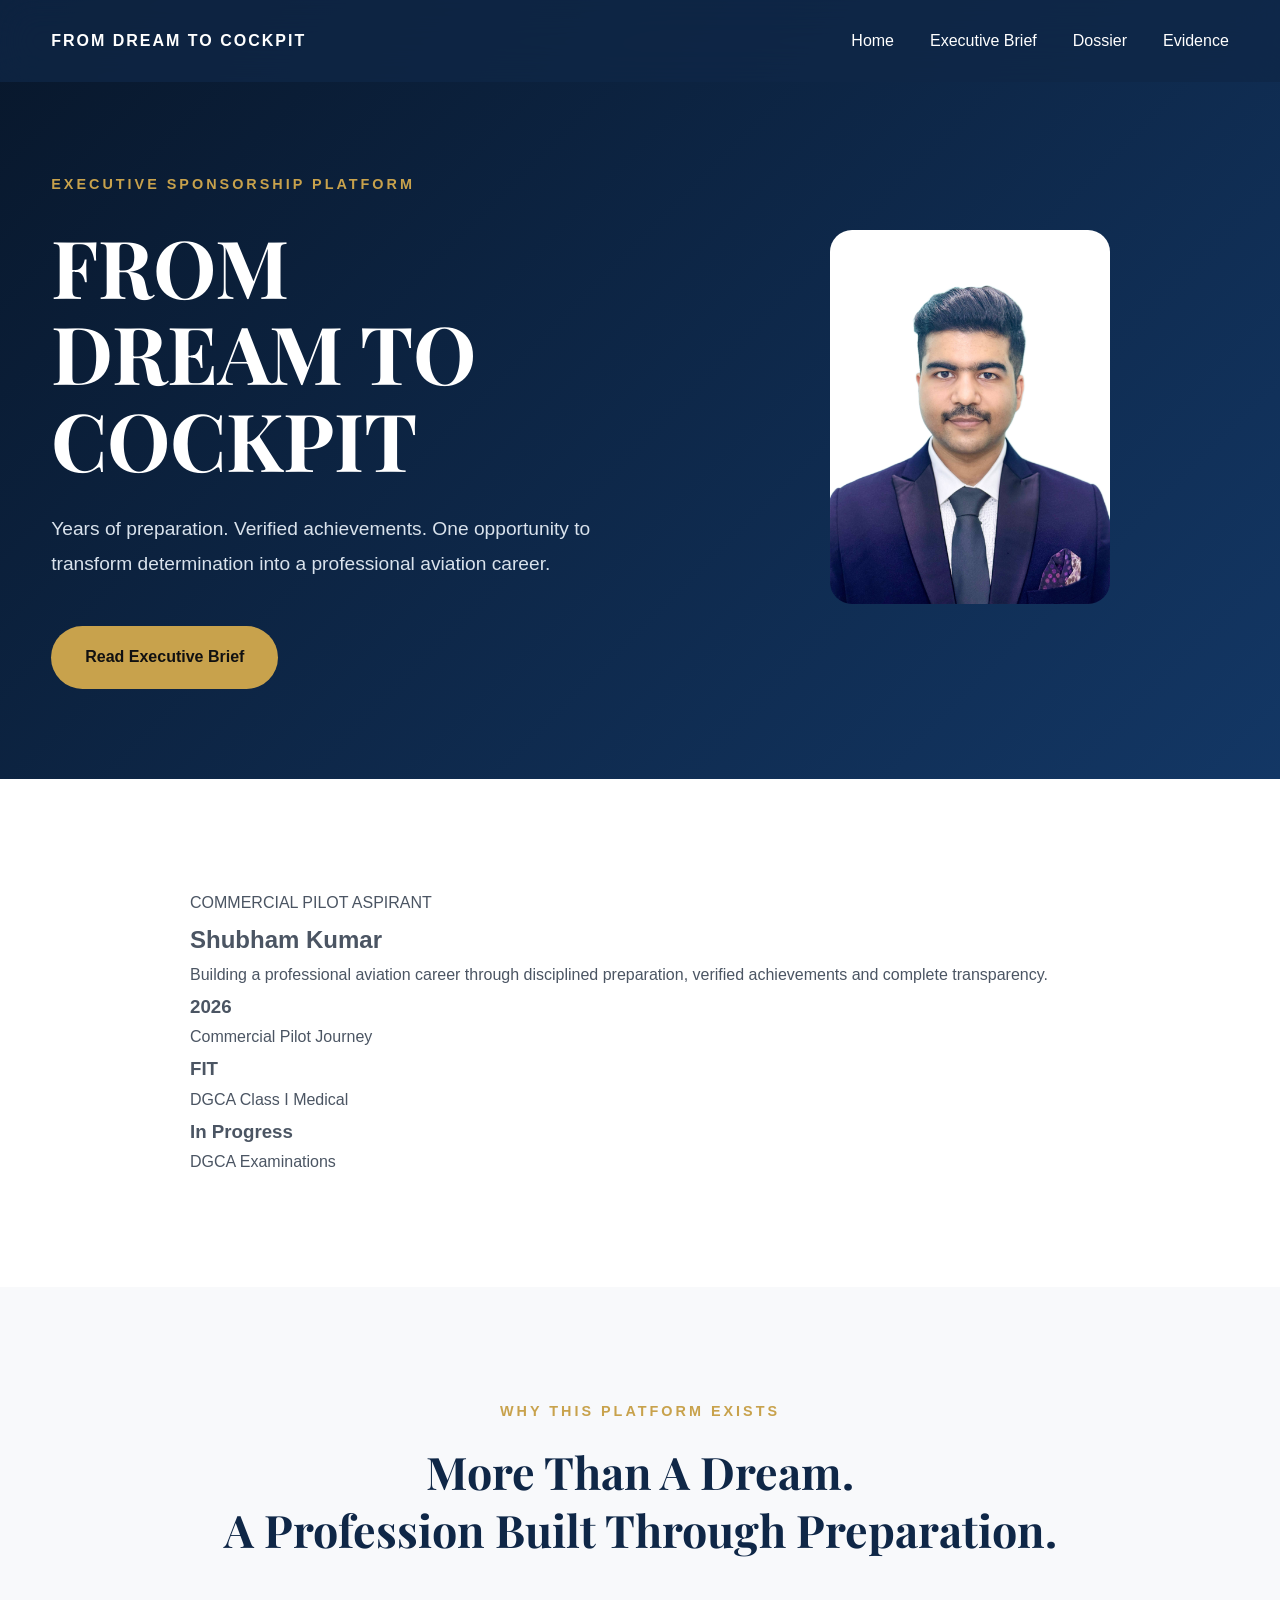
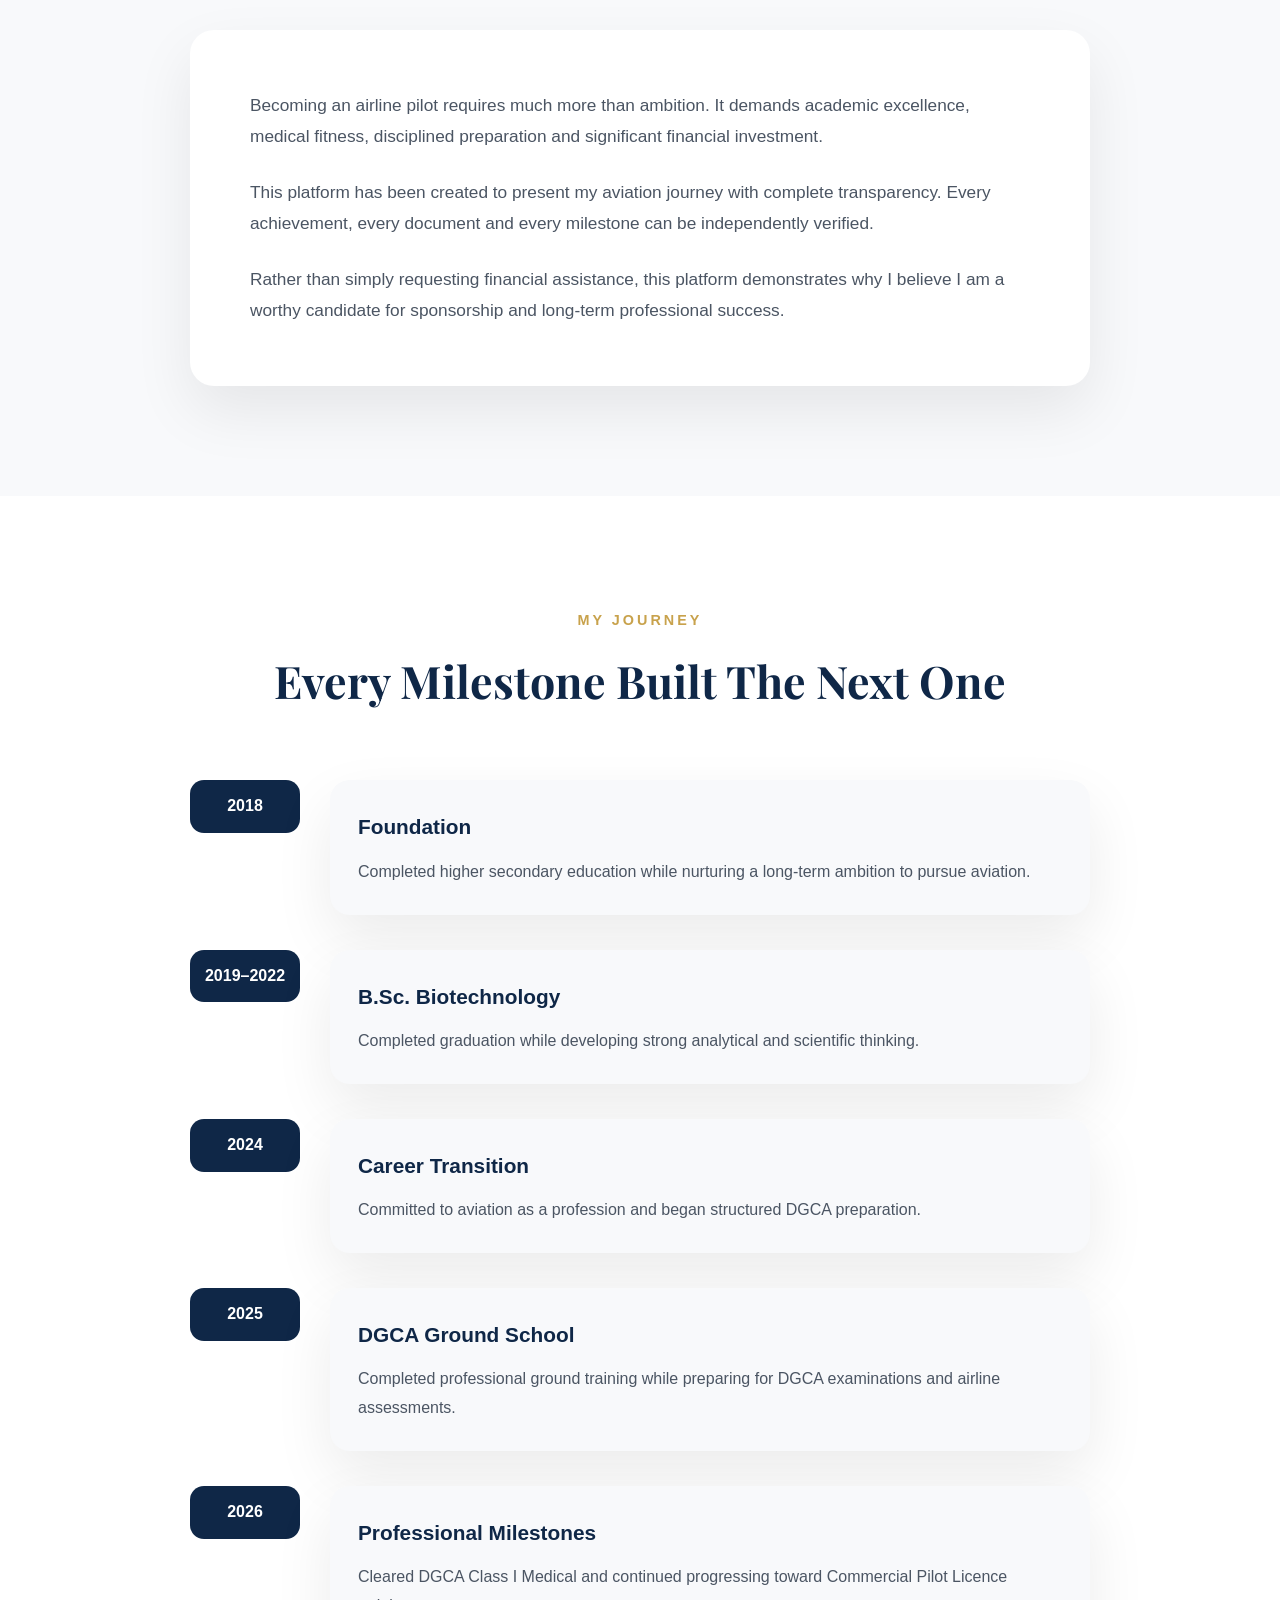
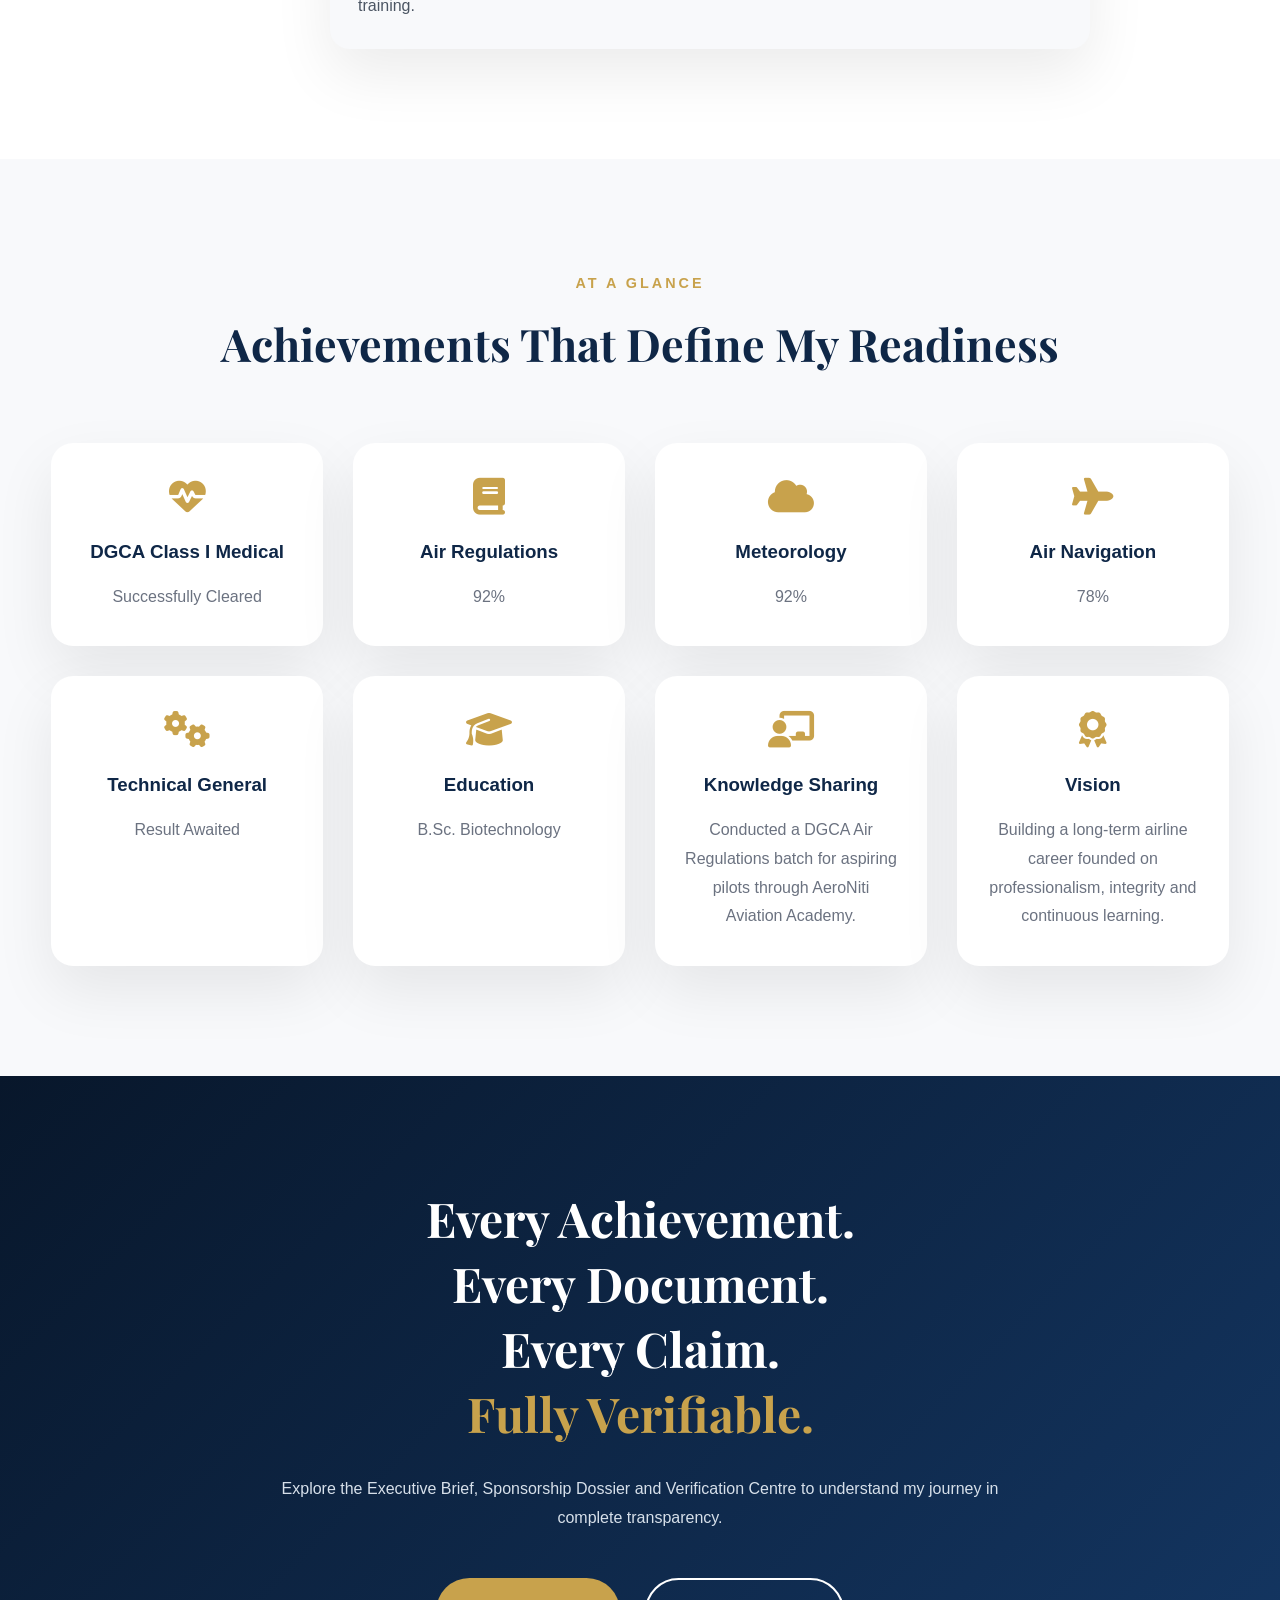
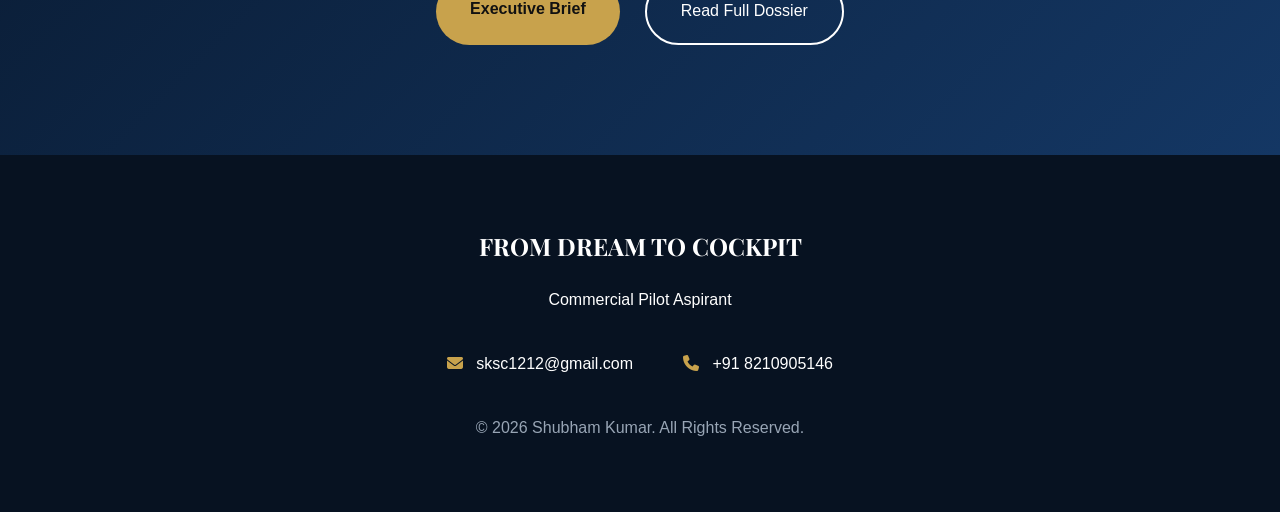
==== commit 654061dc: "q" ====
--- a/index.html
+++ b/index.html
@@ -123,14 +123,9 @@
 
         <div class="container">
 
-            <div class="summary-card">
-
-                <div class="summary-photo">
-
-                    <img src="images/profile.jpg"
-                        alt="Shubham Kumar">
-
-                </div>
+            <div class="summary-card no-photo">
+
+                
 
                 <div class="summary-content">
 
--- a/css/style.css
+++ b/css/style.css
@@ -901,4 +901,18 @@
 
 }
 
+}/* ===== SUMMARY WITHOUT PHOTO ===== */
+
+.summary-card.no-photo{
+    display:block;
+    max-width:900px;
+    margin:0 auto;
+}
+
+.summary-card.no-photo .summary-content{
+    width:100%;
+}
+
+.summary-card.no-photo h2{
+    margin-top:0;
 }
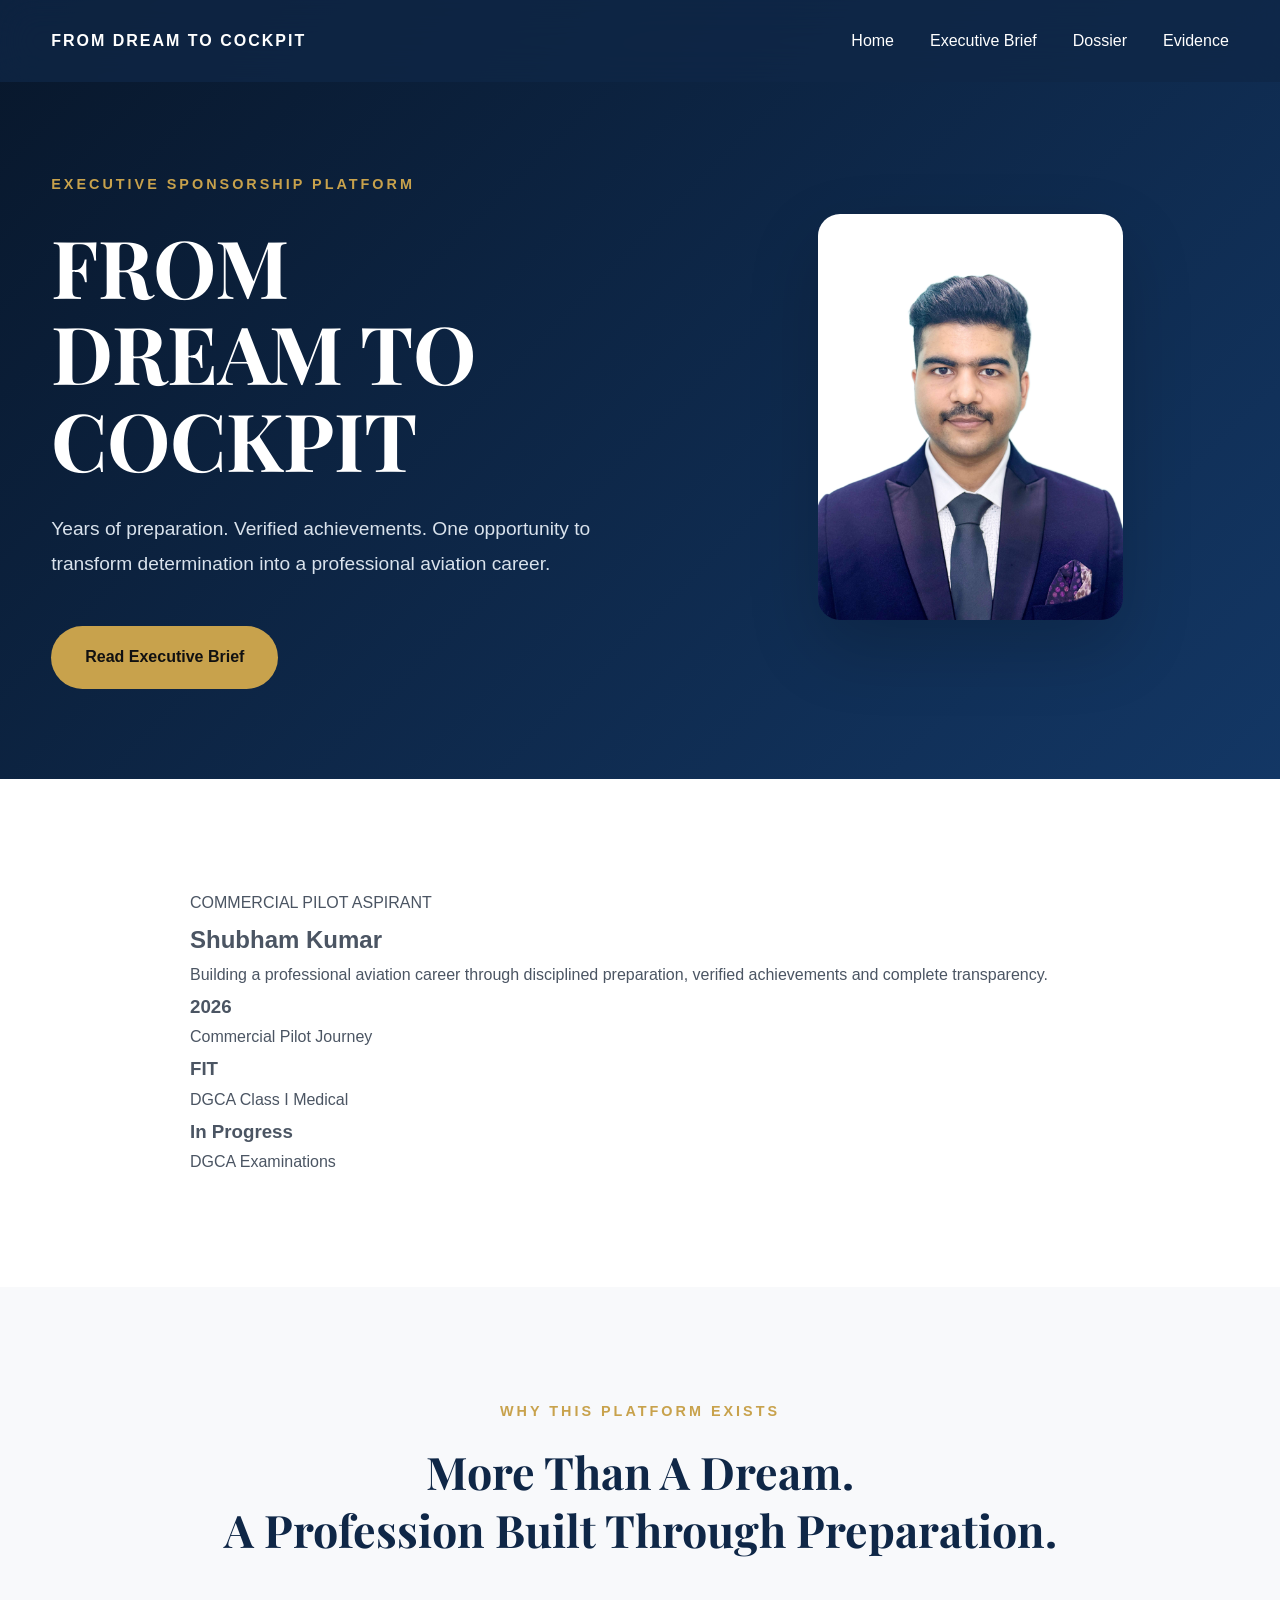
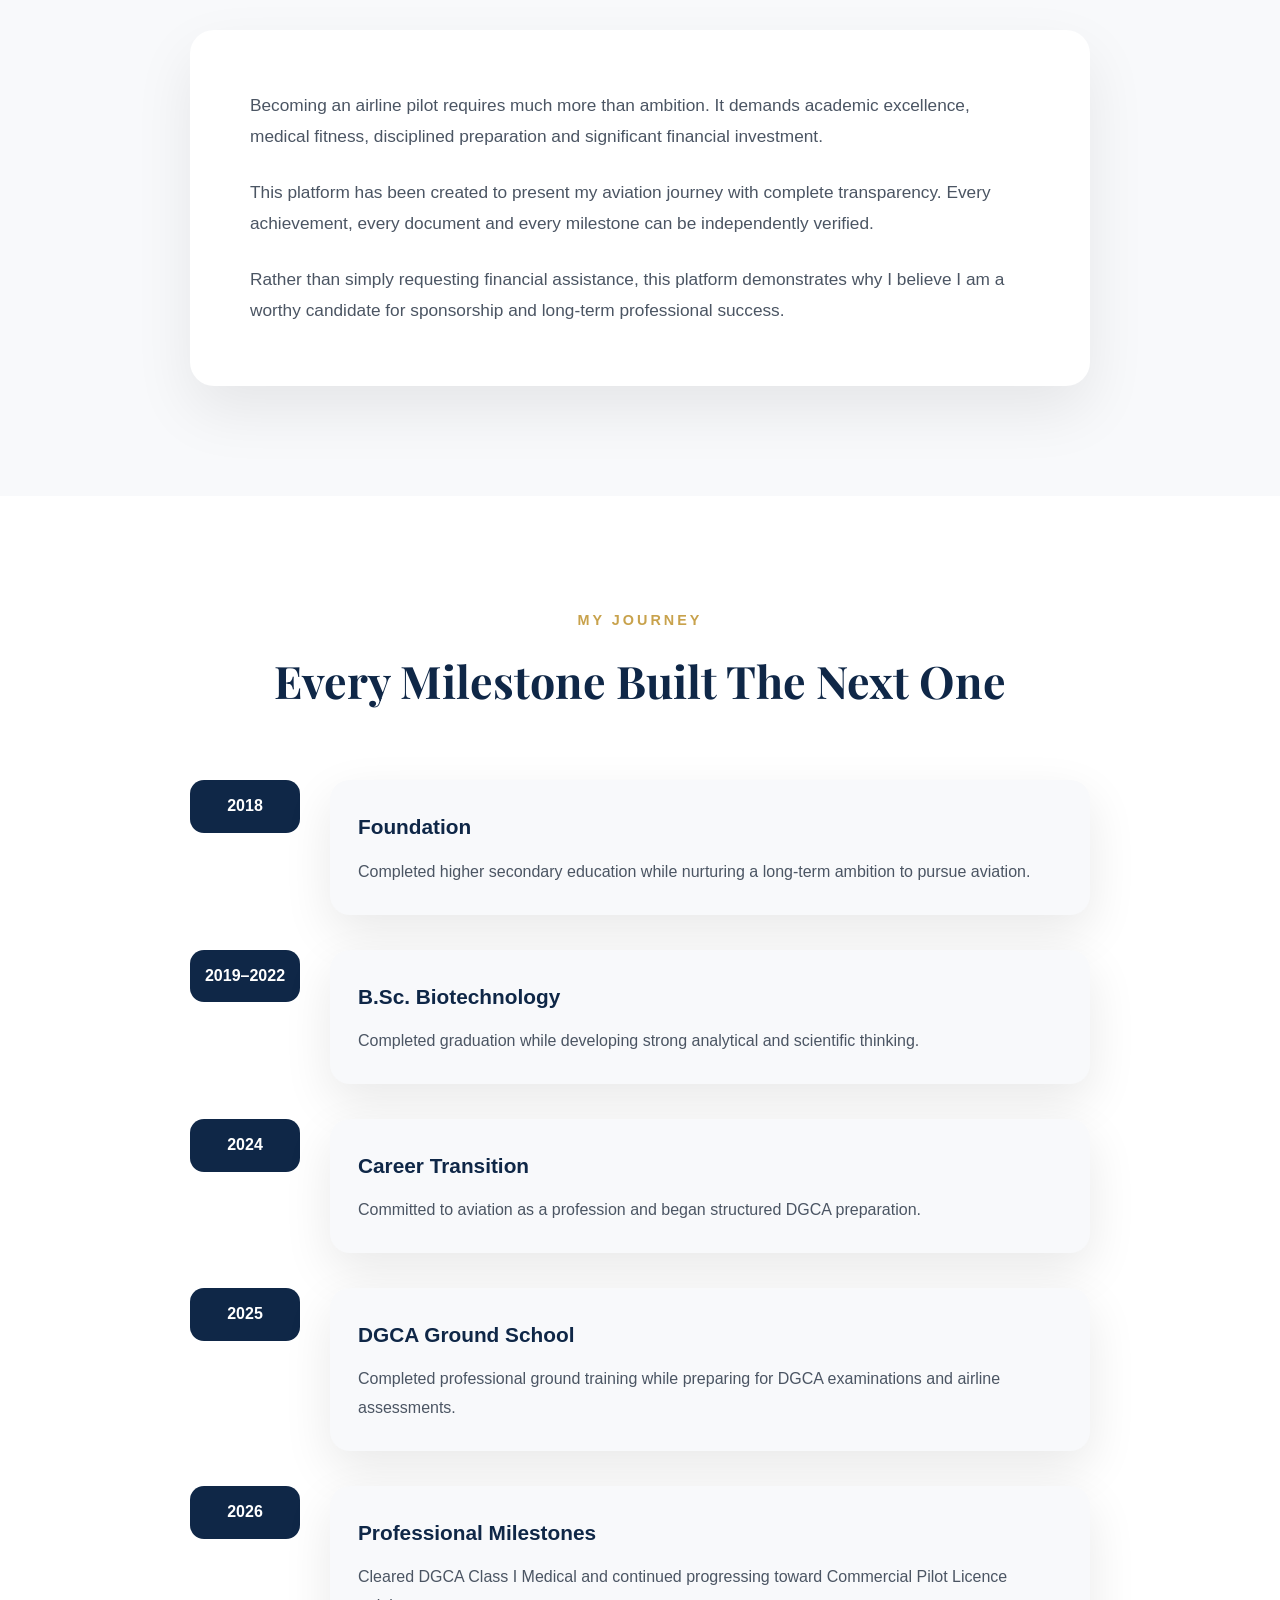
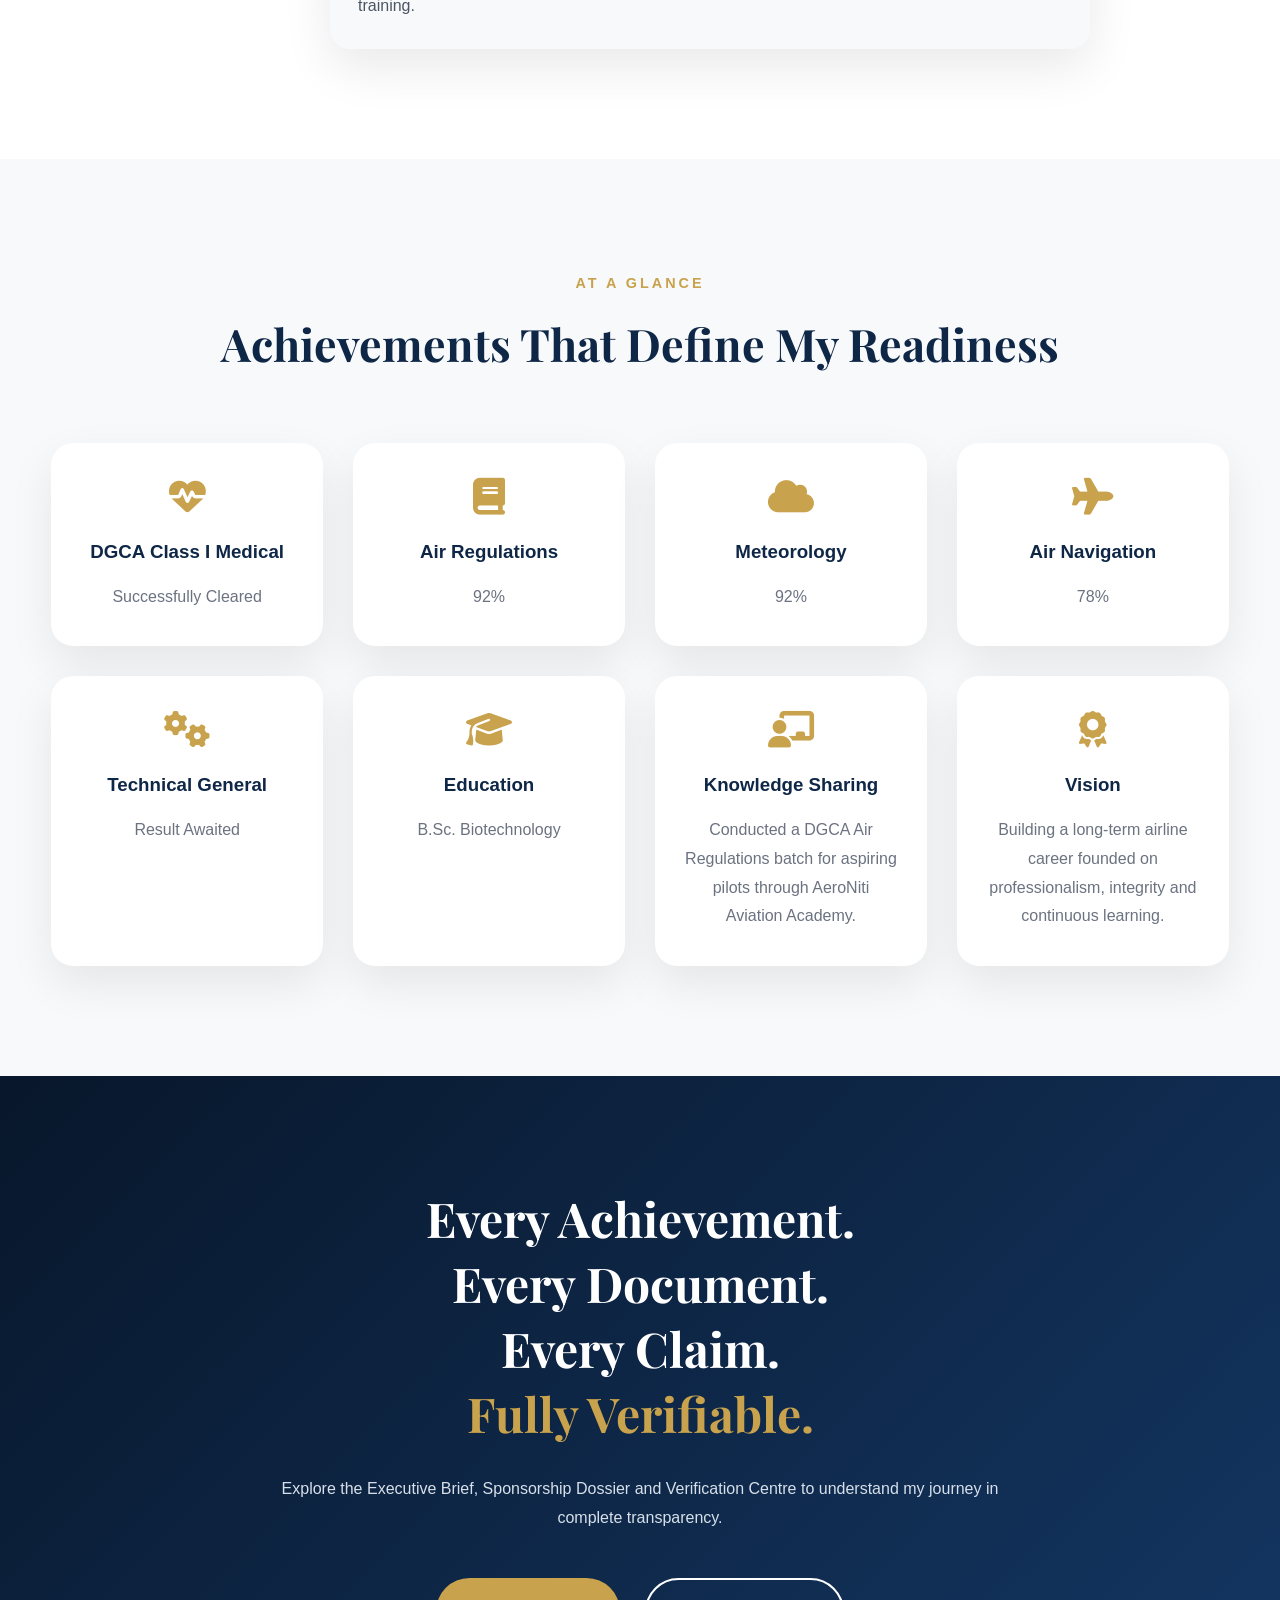
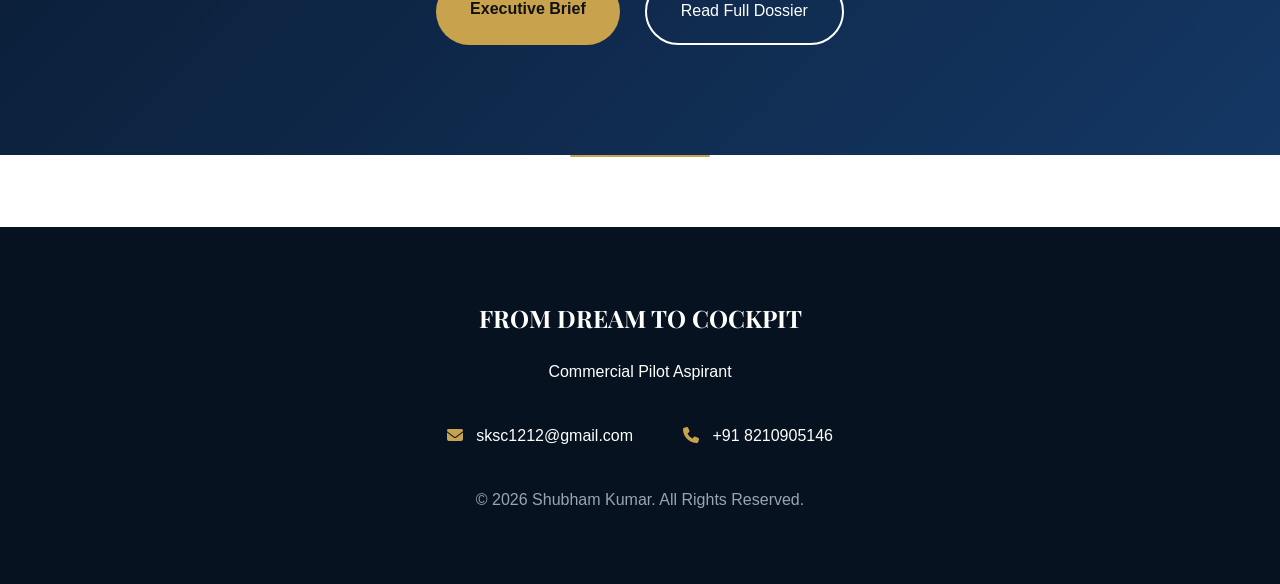
==== commit 7f6839a1: "q" ====
--- a/index.html
+++ b/index.html
@@ -568,7 +568,7 @@
 
     </section>
 
-
+<div class="footer-divider"></div>
 
     <!-- ===================================== -->
     <!-- FOOTER -->
--- a/css/style.css
+++ b/css/style.css
@@ -179,8 +179,12 @@
 
 .primary-btn:hover{
 
+    background:#b98f32;
+
     transform:translateY(-3px);
 
+    box-shadow:0 18px 40px rgba(200,162,76,.45);
+
 }
 
 .secondary-btn{
@@ -204,6 +208,8 @@
     background:white;
 
     color:var(--navy);
+
+    transform:translateY(-3px);
 
 }
 
@@ -316,18 +322,22 @@
 }
 
 .hero-image{
-
-    width:280px;
-
+    width:305px;
     margin:0 auto 25px;
-
-}
+}
+
 
 .hero-image img{
 
     width:100%;
-
     border-radius:22px;
+
+    box-shadow:0 28px 70px rgba(0,0,0,.18);
+
+    transition:.35s ease;
+}.hero-image img:hover{
+
+    transform:scale(1.02);
 
 }
 
@@ -555,7 +565,7 @@
 
     border-radius:20px;
 
-    box-shadow:var(--shadow);
+    box-shadow:0 18px 50px rgba(0,0,0,.09);
 
 }
 
@@ -601,7 +611,7 @@
 
     text-align:center;
 
-    box-shadow:var(--shadow);
+    box-shadow:0 18px 45px rgba(0,0,0,.08);
 
     transition:.35s;
 
@@ -609,7 +619,9 @@
 
 .achievement-card:hover{
 
-    transform:translateY(-8px);
+    transform:translateY(-10px);
+
+    box-shadow:0 25px 55px rgba(0,0,0,.12);
 
 }
 
@@ -691,7 +703,19 @@
 
 }
 
-
+.footer-divider{
+
+    width:140px;
+
+    height:2px;
+
+    background:var(--gold);
+
+    margin:0 auto 70px;
+
+    border-radius:20px;
+
+}
 
 /* ==========================================================
    FOOTER
@@ -915,4 +939,35 @@
 
 .summary-card.no-photo h2{
     margin-top:0;
+}
+/* ===========================
+   PDF / Viewer Pages
+=========================== */
+
+.viewer-card{
+    width:100%;
+    max-width:1400px;
+    margin:50px auto 80px;
+    padding:0 40px;
+}
+
+.viewer-card iframe{
+    width:100%;
+    height:1650px;
+    border:none;
+    border-radius:16px;
+    background:#fff;
+    box-shadow:0 15px 40px rgba(0,0,0,.08);
+}
+
+@media (max-width:768px){
+
+    .viewer-card{
+        padding:0 15px;
+    }
+
+    .viewer-card iframe{
+        height:900px;
+    }
+
 }
